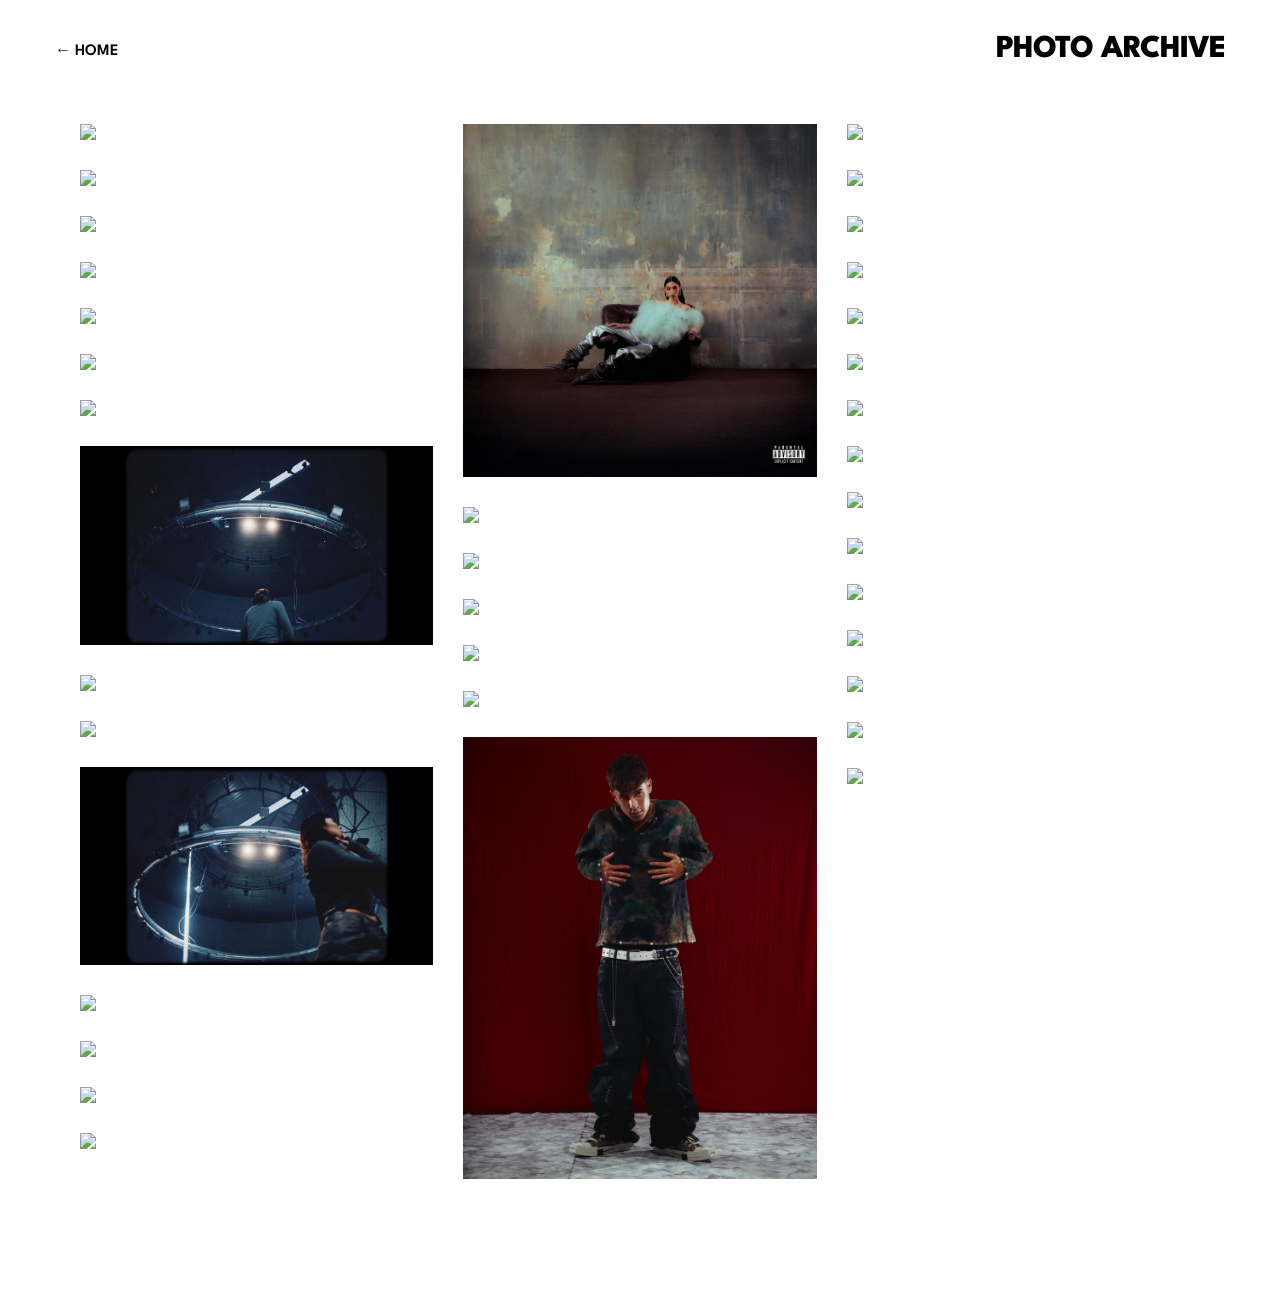
==== archive/photo.html @ dd380d94 "Initial portfolio upload" ====
<!DOCTYPE html>
<html lang="en">

<head>

<meta charset="UTF-8">
<meta name="viewport" content="width=device-width, initial-scale=1.0">

<title>PHOTO ARCHIVE</title>

<link rel="stylesheet" href="../style.css?v=2">

</head>


<body class="project-page">


<header class="project-header">

    <a href="../index.html" class="home">
        ← HOME
    </a>


    <h1>
        PHOTO ARCHIVE
    </h1>


</header>



<main class="photo-archive">


   <div class="photo-grid">

    <img src="../assets/archive/photo/photo01.JPG" class="archive-photo">
    <img src="../assets/archive/photo/photo02.JPG"  class="archive-photo">
    <img src="../assets/archive/photo/photo03.JPG" class="archive-photo">
    <img src="../assets/archive/photo/photo04.JPG" class="archive-photo">
    <img src="../assets/archive/photo/photo05.JPG" class="archive-photo">
    <img src="../assets/archive/photo/photo06.JPG" class="archive-photo">
    <img src="../assets/archive/photo/photo07.JPG" class="archive-photo">
    <img src="../assets/archive/photo/photo08.JPG" class="archive-photo">
    <img src="../assets/archive/photo/photo09.JPG" class="archive-photo">
    <img src="../assets/archive/photo/photo10.JPG" class="archive-photo">

    <img src="../assets/archive/photo/photo11.JPG" class="archive-photo">
    <img src="../assets/archive/photo/photo12.JPG" class="archive-photo">
    <img src="../assets/archive/photo/photo13.JPG" class="archive-photo">
    <img src="../assets/archive/photo/photo14.JPG" class="archive-photo">
    <img src="../assets/archive/photo/photo15.JPG" class="archive-photo">
    <img src="../assets/archive/photo/photo16.JPG" class="archive-photo">
    <img src="../assets/archive/photo/photo17.JPG" class="archive-photo">
    <img src="../assets/archive/photo/photo18.JPG" class="archive-photo">
    <img src="../assets/archive/photo/photo19.JPG" class="archive-photo">
    <img src="../assets/archive/photo/photo20.JPG" class="archive-photo">

    <img src="../assets/archive/photo/photo21.JPG" class="archive-photo">
    <img src="../assets/archive/photo/photo22.JPG" class="archive-photo">
    <img src="../assets/archive/photo/photo23.PNG" class="archive-photo">
    <img src="../assets/archive/photo/photo24.JPG" class="archive-photo">
    <img src="../assets/archive/photo/photo25.JPG" class="archive-photo">
    <img src="../assets/archive/photo/photo26.JPG" class="archive-photo">
    <img src="../assets/archive/photo/photo27.JPG" class="archive-photo">
    <img src="../assets/archive/photo/photo28.JPG" class="archive-photo">
    <img src="../assets/archive/photo/photo29.JPG" class="archive-photo">
    <img src="../assets/archive/photo/photo30.JPG" class="archive-photo">

    <img src="../assets/archive/photo/photo31.JPG" class="archive-photo">
    <img src="../assets/archive/photo/photo32.JPG" class="archive-photo">
    <img src="../assets/archive/photo/photo33.JPG" class="archive-photo">
    <img src="../assets/archive/photo/photo34.JPG" class="archive-photo">
    <img src="../assets/archive/photo/photo35.JPG" class="archive-photo">
    <img src="../assets/archive/photo/photo36.JPG" class="archive-photo">
    <img src="../assets/archive/photo/photo37.JPG" class="archive-photo">


</div>


</main>


<div id="lightbox">

    <button id="close">×</button>

    <button id="prevPhoto">←</button>

    <img id="lightboxImage">

    <button id="nextPhoto">→</button>

</div>


<script src="../js/archive.js"></script>
</body>

</html>
---- style.css ----
@import url('https://fonts.googleapis.com/css2?family=League+Spartan:wght@300;400;600;700;800&display=swap');


* {
    box-sizing: border-box;
}


body {
    margin: 0;
    background: white;
    color: black;
    font-family: 'League Spartan', Arial, sans-serif;
}



/* ================= HOME HEADER ================= */


header {

    padding: 35px 55px;

    display: flex;

    justify-content: space-between;

    align-items: flex-start;

}



header h1 {

    font-size: 48px;

    letter-spacing: -2px;

    margin: 0;

    font-weight: 800;

}



header p {

    margin-top: 14px;

    font-size: 18px;

}





header img {

    width: 32px;

    height: 32px;

}





/* ================= HERO ================= */


.hero {

    padding: 25px 80px 110px;

}



.hero video {

    width: 100%;

    height: 560px;

    object-fit: cover;

    display: block;

}





/* ================= PROJECT GRID ================= */


.projects {

    padding: 0 80px 120px;

}



.projects h2 {

    font-size: 24px;

    font-weight: 700;

    margin-bottom: 45px;

}



.grid {

    display: grid;

    grid-template-columns: 1fr 1fr;

    gap: 70px 50px;

}



.project {

    text-decoration: none;

    color: black;

}





.cover {

    height: 330px;

    overflow: hidden;

    position: relative;

}



.cover video {

    width: 100%;

    height: 100%;

    object-fit: cover;

    transition: transform 0.8s ease;

}



.project:hover .cover video {

    transform: scale(1.04);

    filter: brightness(0.65);

}
.project:hover .title {

    background:black;

    color:white;

    padding-left:12px;

}





.cover::after {

    content:"";

    position:absolute;

    inset:0;

    background:black;

    opacity:0;

    transition:opacity 0.4s ease;

}



.project:hover .cover::after {

    opacity:0.15;

}





.title {

    margin-top:14px;

    font-size:16px;

    font-weight:700;

    padding:8px 0;

    transition: all 0.3s ease;

}





/* ================================================= */
/* ================= PROJECT PAGE ================= */
/* ================================================= */



.project-header {

    padding:35px 55px;

    display:flex;

    justify-content:space-between;

    align-items:center;

}



.project-header h1 {

    font-size:32px;

    letter-spacing:-1px;

    margin:0;

}





.home {
    text-decoration: none;
    color: black;
    font-size: 16px;
    font-weight: 600;
}

.home:visited {
    color: black;
}

.home:hover {
    opacity: 0.5;
}





.viewer {

    width:100%;

    display:flex;

    flex-direction:column;

    align-items:center;

    margin:25px 0 0;

}


.viewer video {

    width:75vw;

    max-width:1200px;

    height:auto;

    max-height:70vh;

    object-fit:contain;

    display:block;

}





/* ================= NAVIGATION ================= */



.navigation {

    display:flex;

    justify-content:center;

    align-items:center;

    gap:35px;

    margin-top:5px;

}



.navigation button {

    border:none;

    background:none;

    font-family:inherit;

    font-size:22px;

    cursor:pointer;

    padding:0;

}



#counter {

    font-size:16px;

    font-weight:600;

}
.nav {

    width:100%;

    display:flex;

    justify-content:center;

    align-items:center;

    gap:35px;

    margin-top:5px;

}


.nav button {

    border:none;

    background:none;

    font-family:inherit;

    font-size:22px;

    cursor:pointer;

    padding:0;

}


.nav span {

    font-size:16px;

    font-weight:600;

}

/* PAGE INTRO */

.project-header,
.viewer,
.nav {
    animation: fadeIn 0.6s ease forwards;
}


@keyframes fadeIn {

    from {
        opacity: 0;
        transform: translateY(10px);
    }

    to {
        opacity: 1;
        transform: translateY(0);
    }

}
.nav button {
    transition: opacity 0.3s ease;
}


.nav button:hover {
    opacity: 0.4;
}

.navigation {
    position: static;
    width: 100%;
    display: flex;
    justify-content: center;
    align-items: center;
    gap: 45px;
    margin-top: 35px;
}


.navigation button {
    position: static;
    background: none;
    border: none;
    font-size: 22px;
    line-height: 1;
    cursor: pointer;
    padding: 0;
}


#counter {
    font-size: 16px;
    font-weight: 500;
}

.project-viewer {
    display: flex;
    flex-direction: column;
    align-items: center;
}
.home,
.home-link {

    text-decoration: none;

    color: black;

    font-size: 16px;

    font-weight: 600;

}


.home:visited,
.home-link:visited {

    color: black;

}


.home:hover,
.home-link:hover {

    opacity: 0.5;

}
/* ================= ARCHIVE ================= */


.archive {

    padding: 0 80px 120px;

}



.archive h2 {

    font-size:24px;

    font-weight:700;

    margin-bottom:45px;

}



.archive-grid {

    display:grid;

    grid-template-columns:1fr 1fr;

    gap:50px;

}



.archive-item {

    text-decoration:none;

    color:black;

}



.archive-cover {

    height:330px;

    overflow:hidden;

}


.archive-cover img,
.archive-cover video {

    width:100%;

    height:100%;

    object-fit:cover;

    display:block;

    transition:transform 0.6s ease;

}



.archive-item:hover .archive-cover img,
.archive-item:hover .archive-cover video {

    transform:scale(1.04);

}



.archive-title {

    margin-top:14px;

    font-size:16px;

    font-weight:700;

}



.archive-item:hover .archive-cover {

    background:white;

    color:black;

    border:1px solid black;

}
/* ================= PHOTO ARCHIVE ================= */


.photo-archive {

    padding: 25px 80px 120px;

}



.photo-grid {

    columns: 3;
    column-gap: 30px;

}


.photo-grid img {

    width:100%;
    margin-bottom:30px;
    display:block;
    break-inside:avoid;

}
.photo-grid img {

    width:100%;
    margin-bottom:30px;
    display:block;
    break-inside:avoid;
    transition: transform 0.4s ease;

}


.photo-grid img:hover {

    transform:scale(1.02);

}
.archive-photo {
    cursor:pointer;
}


/* LIGHTBOX */

#lightbox {

    display:none;

    position:fixed;

    inset:0;

    background:white;

    z-index:999;

    justify-content:center;

    align-items:center;

}


#lightbox img {

    max-width:90vw;

    max-height:90vh;

    object-fit:contain;

}


#lightbox button {

    position:absolute;

    background:none;

    border:none;

    font-size:35px;

    cursor:pointer;

}


#close {

    top:30px;

    right:40px;

}


#prevPhoto {

    left:40px;

}


#nextPhoto {

    right:40px;

}
/* ================= ARCHIVE UPDATE ================= */


.archive {

    padding: 0 80px 120px;

}


.archive-grid {

    display:grid;

    grid-template-columns:1fr 1fr;

    gap:50px;

}


.archive-item {

    text-decoration:none;

    color:black;

}



.archive-image {

    height:330px;

    overflow:hidden;

    position:relative;

}



.archive-image img,
.archive-image video {

    width:100%;

    height:100%;

    object-fit:cover;

    display:block;

    transition:transform 0.8s ease, filter 0.4s ease;

}



.archive-item:hover .archive-image img,
.archive-item:hover .archive-image video {

    transform:scale(1.04);

    filter:brightness(0.65);

}



.archive-item:hover .title {

    background:black;

    color:white;

    padding-left:12px;

}


.archive-item .title {

    margin-top:14px;

    font-size:16px;

    font-weight:700;

    padding:8px 0;

    transition:all 0.3s ease;

}
/* ================= VIDEO ARCHIVE ================= */


.video-grid {

    padding:40px 80px 120px;

    display:grid;

    grid-template-columns:repeat(3, 1fr);

    gap:50px;

    align-items:start;

}



.archive-video {

    width:100%;

    cursor:pointer;

    overflow:hidden;

}



.archive-video video {

    width:100%;

    aspect-ratio:16 / 9;

    height:auto;

    object-fit:cover;

    display:block;

    transition:transform 0.5s ease, filter 0.5s ease;

}



.archive-video:hover video {

    transform:scale(1.04);

    filter:brightness(0.7);

}



.video-title {

    margin-top:14px;

    font-size:16px;

    font-weight:700;

    padding:8px 12px;

    background:black;

    color:white;

    opacity:0;

    transition:opacity 0.25s ease;

}



.archive-video:hover .video-title {

    opacity:1;

}
/* ================= VIDEO LIGHTBOX ================= */


#videoLightbox {

display:none;

position:fixed;

inset:0;

background:white;

z-index:999;

align-items:center;

justify-content:center;

}



#lightboxVideo {

max-width:90vw;

max-height:85vh;

object-fit:contain;

}



#videoLightbox button {

position:absolute;

background:none;

border:none;

font-size:35px;

cursor:pointer;

}



#closeVideo {

top:30px;

right:40px;

}



#prevVideo {

left:40px;

}



#nextVideo {

right:40px;

}
/* ================= CONTACT ================= */


.contact {

    padding:0 80px 80px;

}



.contact h2 {

    font-size:16px;

    font-weight:700;

    margin-bottom:35px;

}



.contact-info {

    display:flex;

    flex-direction:column;

    gap:8px;

}



.contact-info h3 {

    font-size:18px;

    margin:0 0 8px;

    font-weight:600;

}



.contact-info a {

    color:black;

    text-decoration:none;

    font-size:14px;

    font-weight:400;

}



.contact-info a:hover {

    opacity:0.5;

}

/* ================= VIDEO ARCHIVE TITLES ================= */

.archive-video {
    cursor: pointer;
}


.video-title {

    margin-top: 14px;

    font-size: 16px;

    font-weight: 700;

    padding: 8px 12px;

    background: black;

    color: white;

    opacity: 0;

    transition: opacity 0.25s ease;

}


.archive-video:hover .video-title {

    opacity: 1;

}

/* ================================================= */
/* ================= MOBILE ======================== */
/* ================================================= */

@media (max-width: 768px) {


    /* ================= HEADER ================= */

    header {
        padding: 25px 20px;
    }

    header h1 {
        font-size: 32px;
        letter-spacing: -1.5px;
    }

    header p {
        font-size: 15px;
        margin-top: 8px;
    }

    header img {
        width: 26px;
        height: 26px;
    }


    /* ================= HERO ================= */

    .hero {
        padding: 15px 20px 70px;
    }

    .hero video {
        width: 100%;
        height: auto;
        aspect-ratio: 16 / 9;
        object-fit: cover;
    }


    /* ================= PROJECTS ================= */

    .projects {
        padding: 0 20px 80px;
    }

    .projects h2 {
        font-size: 20px;
        margin-bottom: 30px;
    }

    .grid {
        grid-template-columns: 1fr;
        gap: 45px;
    }

    .cover {
        height: auto;
        aspect-ratio: 16 / 9;
    }

    .cover video {
        width: 100%;
        height: 100%;
        object-fit: cover;
    }

    .title {
        font-size: 15px;
        margin-top: 10px;
    }


    /* ================= PROJECT PAGE ================= */

    .project-header {
        padding: 25px 20px;
    }

    .project-header h1 {
        font-size: 24px;
        letter-spacing: -0.5px;
    }
    .project-header h1 {
    font-size: 24px;
    letter-spacing: -0.5px;
    line-height: 1;
    white-space: nowrap;
    overflow: hidden;
    text-overflow: ellipsis;
}

    .home,
    .home-link {
        font-size: 14px;
    }

    .viewer {
        width: 100%;
        padding: 0 20px;
        margin: 20px 0 0;
    }

    .viewer video {
        width: 100%;
        max-width: 100%;
        height: auto;
        max-height: none;
    }

    .navigation {
        gap: 30px;
        margin-top: 25px;
    }

    .navigation button {
        font-size: 20px;
    }

    #counter {
        font-size: 14px;
    }


    /* ================= ARCHIVE ================= */

    .archive {
        padding: 0 20px 80px;
    }

    .archive-grid {
        grid-template-columns: 1fr;
        gap: 40px;
    }

    .archive-cover {
        height: auto;
        aspect-ratio: 16 / 9;
    }

    .archive-image {
        height: auto;
        aspect-ratio: 16 / 9;
    }


    /* ================= PHOTO ARCHIVE ================= */

    .photo-archive {
        padding: 20px 20px 80px;
    }

    .photo-grid {
        columns: 1;
        column-gap: 0;
    }

    .photo-grid img {
        width: 100%;
        margin-bottom: 20px;
    }


    /* ================= PHOTO LIGHTBOX ================= */

    #lightbox img {
        max-width: 92vw;
        max-height: 82vh;
    }

    #lightbox button {
        font-size: 28px;
    }

    #close {
        top: 20px;
        right: 20px;
    }

    #prevPhoto {
        left: 15px;
    }

    #nextPhoto {
        right: 15px;
    }


    /* ================= VIDEO ARCHIVE ================= */

    .video-grid {
        padding: 25px 20px 80px;
        grid-template-columns: 1fr;
        gap: 40px;
    }

    .archive-video video {
        width: 100%;
        aspect-ratio: 16 / 9;
        height: auto;
        object-fit: cover;
    }

    .video-title {
        font-size: 14px;
        margin-top: 10px;
        padding: 7px 10px;
    }


    /* ================= VIDEO LIGHTBOX ================= */

    #videoLightbox {
        padding: 20px;
    }

    #lightboxVideo {
        max-width: 94vw;
        max-height: 75vh;
        width: 100%;
        height: auto;
        object-fit: contain;
    }

    #videoLightbox button {
        font-size: 28px;
    }

    #closeVideo {
        top: 20px;
        right: 20px;
    }

    #prevVideo {
        left: 10px;
    }

    #nextVideo {
        right: 10px;
    }


    /* ================= CONTACT ================= */

    .contact {
        padding: 0 20px 60px;
    }

    .contact h2 {
        font-size: 15px;
        margin-bottom: 25px;
    }

    .contact-info h3 {
        font-size: 17px;
    }

    .contact-info a {
        font-size: 13px;
    }

}
/* =========================================
   MOBILE / ARCHIVE IMPROVEMENTS
   ========================================= */


/* VIDEO HOMEPAGE — nessuna interazione sul video */

.project video {
    pointer-events: none;
}


/* ARCHIVE HEADER — rimane visibile durante lo scroll */

.project-header {
    position: sticky;
    top: 0;
    z-index: 1000;
    background: white;
}


/* FRECCE ARCHIVE — sempre nere */

#prevPhoto,
#nextPhoto,
#prevVideo,
#nextVideo {
    color: #000;
    background: transparent;
    border: none;
}


/* MOBILE */

@media (max-width: 768px) {

    .project-header {
        position: sticky;
        top: 0;
        z-index: 1000;
        background: white;
        padding: 25px 40px;
    }

    #prevPhoto,
    #nextPhoto,
    #prevVideo,
    #nextVideo {
        color: #000;
        background: transparent;
        border: none;
    }

}
/* =========================================
   VIDEO PREVIEW — NO CONTROLS
   ========================================= */

/* Hero homepage */
.hero video {
    pointer-events: none;
}

/* Video dei Projects */
.project video {
    pointer-events: none;
}

/* Preview Video Archive */
.archive-video video {
    pointer-events: none;
}
@media (max-width: 768px) {

    header > a {
        display: block;
        width: 28px;
        height: 28px;
        flex-shrink: 0;
    }

    header > a img {
        display: block;
        width: 100%;
        height: 100%;
        object-fit: contain;
    }

}
@media (max-width: 768px) {

    .navigation button {
        color: #000 !important;
        background: transparent !important;
        border: none !important;
        outline: none !important;
    }

}
@media (max-width: 768px) {

    .navigation,
    .navigation button,
    .navigation button:visited,
    .navigation button:hover,
    .navigation button:active,
    .navigation button:focus {
        color: #000 !important;
    }

    .navigation button {
        -webkit-appearance: none;
        appearance: none;
        background: transparent !important;
        border: none !important;
        outline: none !important;
        box-shadow: none !important;
    }

}
@media (max-width: 768px) {

    .project-header h1.long-title {
        font-size: 20px;
        letter-spacing: -0.5px;
        white-space: nowrap;
    }

}
/* =========================================
   PROJECT PAGES — NAVIGATION UNIFORM
   ========================================= */

.project-page .navigation {
    display: flex !important;
    align-items: center !important;
    justify-content: center !important;
    gap: 45px !important;
    margin-top: 35px !important;
    width: 100% !important;
}


/* FRECCE */

.project-page .navigation button {
    color: #000 !important;
    background: transparent !important;
    border: none !important;
    outline: none !important;
    box-shadow: none !important;

    font-family: inherit !important;
    font-size: 38px !important;
    font-weight: 400 !important;
    line-height: 1 !important;

    padding: 0 !important;
    margin: 0 !important;

    width: 45px !important;
    height: 45px !important;

    cursor: pointer !important;

    -webkit-appearance: none !important;
    appearance: none !important;
}


/* NUMERO 01 / 09 */

.project-page .navigation #counter {
    color: #000 !important;

    font-family: inherit !important;
    font-size: 24px !important;
    font-weight: 400 !important;
    line-height: 1 !important;

    padding: 0 !important;
    margin: 0 !important;

    white-space: nowrap !important;
}


/* MOBILE */

@media (max-width: 768px) {

    .project-page .navigation {
        gap: 40px !important;
        margin-top: 30px !important;
    }

    .project-page .navigation button {
        color: #000 !important;

        font-size: 32px !important;
        line-height: 1 !important;

        width: 40px !important;
        height: 40px !important;

        padding: 0 !important;
        margin: 0 !important;
    }

    .project-page .navigation #counter {
        color: #000 !important;

        font-size: 22px !important;
        line-height: 1 !important;
    }

}
/* =========================================
   PROJECT PAGES — NAVIGATION UNIFORM
   ========================================= */

.project-page .nav,
.project-page .navigation {
    display: flex !important;
    align-items: center !important;
    justify-content: center !important;
    gap: 45px !important;
    margin-top: 35px !important;
    width: 100% !important;
}


/* FRECCE */

.project-page .nav button,
.project-page .navigation button {
    color: #000 !important;
    background: transparent !important;
    border: none !important;
    outline: none !important;
    box-shadow: none !important;

    font-family: inherit !important;
    font-size: 38px !important;
    font-weight: 400 !important;
    line-height: 1 !important;

    padding: 0 !important;
    margin: 0 !important;

    width: 45px !important;
    height: 45px !important;

    cursor: pointer !important;

    -webkit-appearance: none !important;
    appearance: none !important;
}


/* NUMERO */

.project-page .nav span,
.project-page .navigation #counter {
    color: #000 !important;

    font-family: inherit !important;
    font-size: 24px !important;
    font-weight: 400 !important;
    line-height: 1 !important;

    padding: 0 !important;
    margin: 0 !important;

    white-space: nowrap !important;
}


/* MOBILE */

@media (max-width: 768px) {

    .project-page .nav,
    .project-page .navigation {
        gap: 40px !important;
        margin-top: 30px !important;
    }

    .project-page .nav button,
    .project-page .navigation button {
        font-size: 32px !important;
        line-height: 1 !important;

        width: 40px !important;
        height: 40px !important;

        padding: 0 !important;
        margin: 0 !important;
    }

    .project-page .nav span,
    .project-page .navigation #counter {
        font-size: 22px !important;
        line-height: 1 !important;
    }

}
/* =========================================
   UNIFORMITA' NAVIGAZIONE PROJECTS
   ========================================= */

.nav,
.navigation {
    display: flex !important;
    justify-content: center !important;
    align-items: center !important;
    gap: 45px !important;
    margin-top: 35px !important;
    width: 100% !important;
}


/* FRECCE */

.nav button,
.navigation button {
    font-family: inherit !important;
    font-size: 38px !important;
    font-weight: 400 !important;
    line-height: 1 !important;

    color: #000 !important;
    background: transparent !important;
    border: none !important;
    outline: none !important;
    box-shadow: none !important;

    width: 45px !important;
    height: 45px !important;

    padding: 0 !important;
    margin: 0 !important;

    cursor: pointer !important;
}


/* CONTATORE */

.nav span,
.navigation #counter {
    font-family: inherit !important;
    font-size: 24px !important;
    font-weight: 400 !important;
    line-height: 1 !important;

    color: #000 !important;

    padding: 0 !important;
    margin: 0 !important;

    white-space: nowrap !important;
}


/* MOBILE */

@media (max-width: 768px) {

    .nav,
    .navigation {
        gap: 40px !important;
        margin-top: 30px !important;
    }

    .nav button,
    .navigation button {
        font-size: 32px !important;
        width: 40px !important;
        height: 40px !important;
    }

    .nav span,
    .navigation #counter {
        font-size: 22px !important;
    }

}
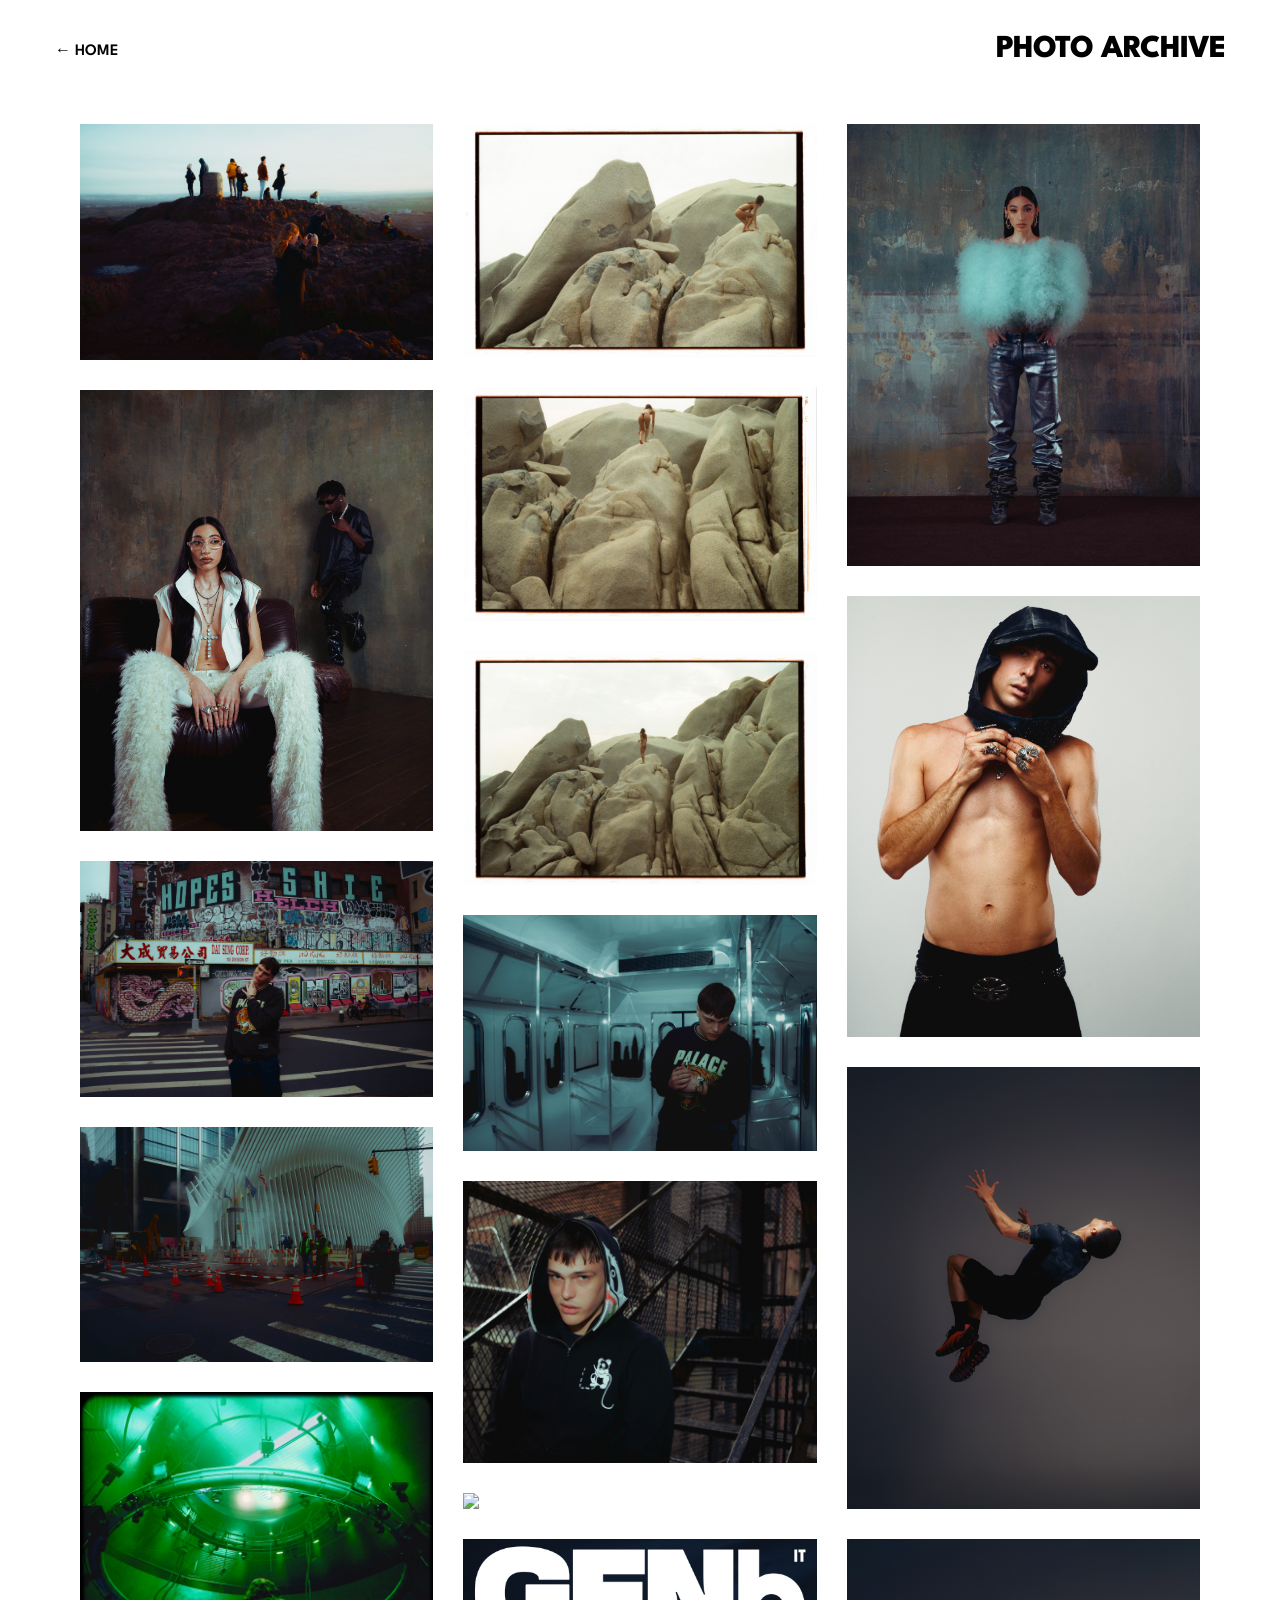
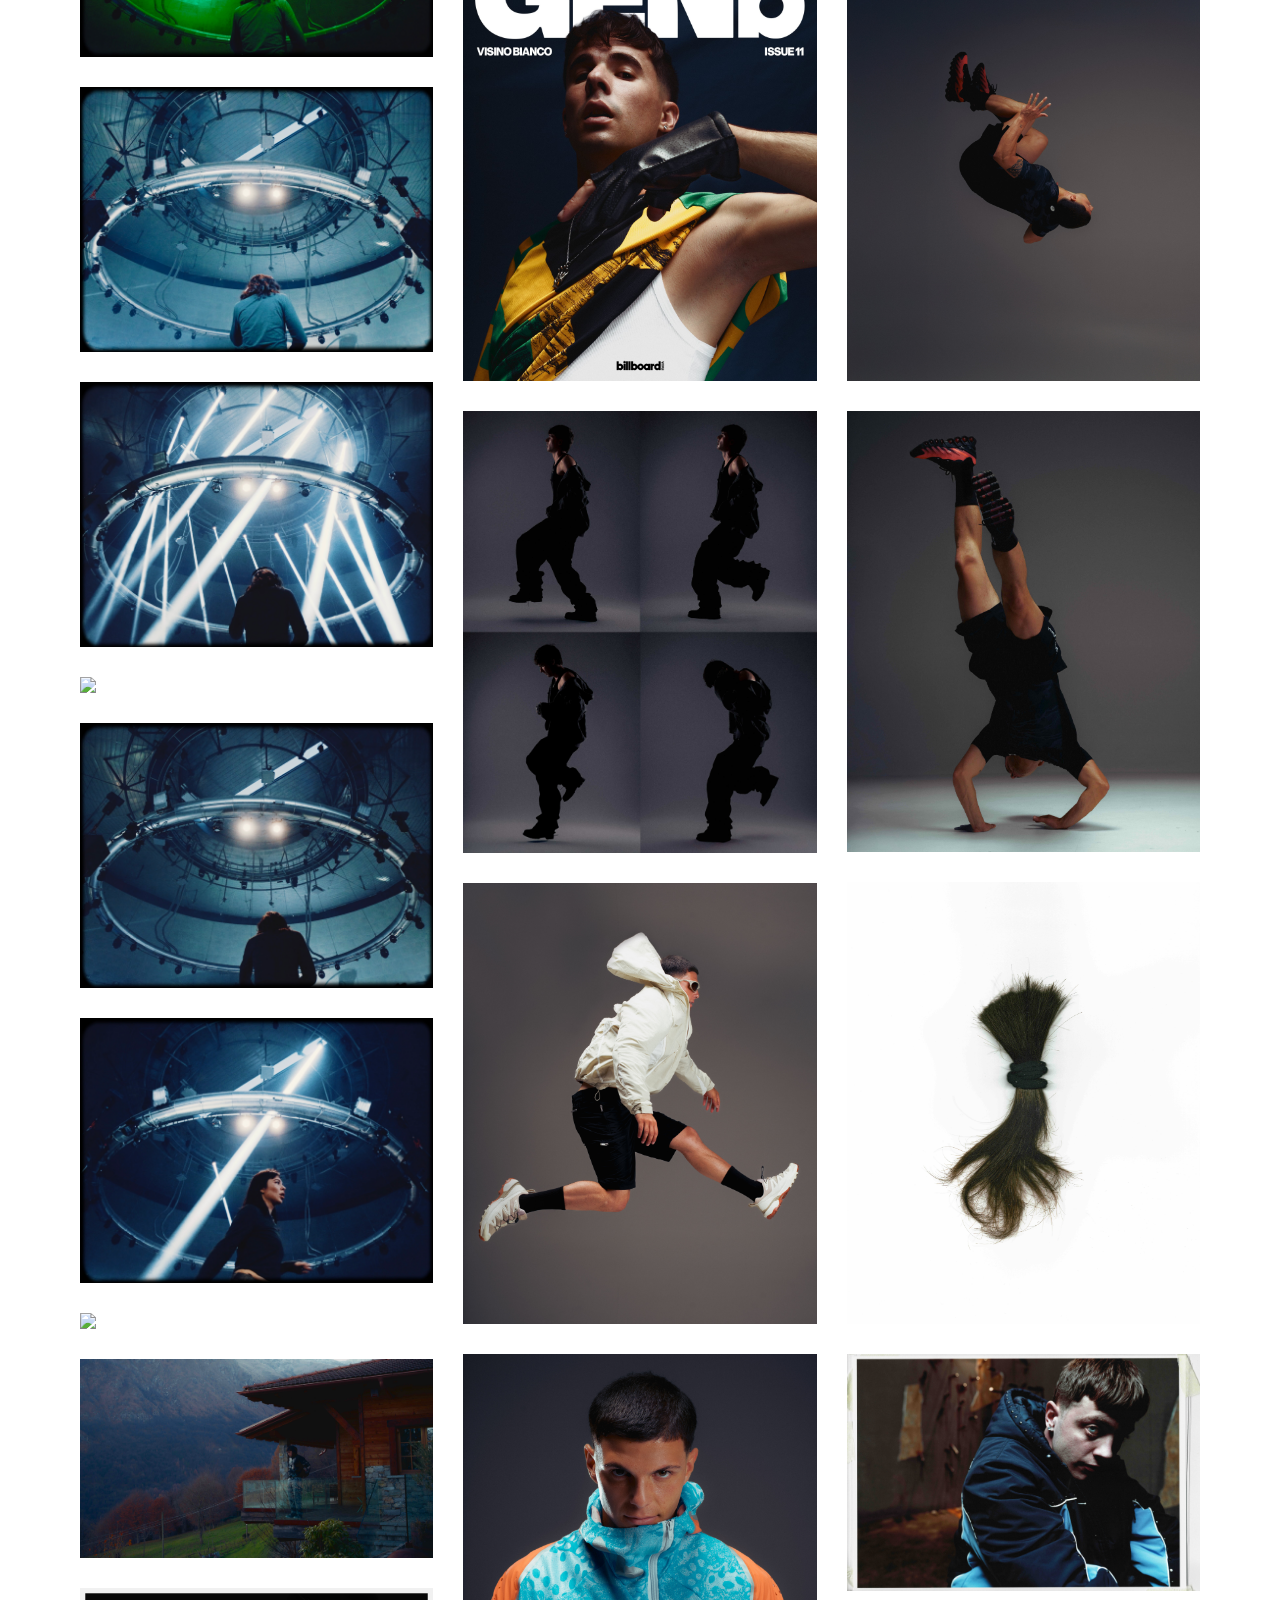
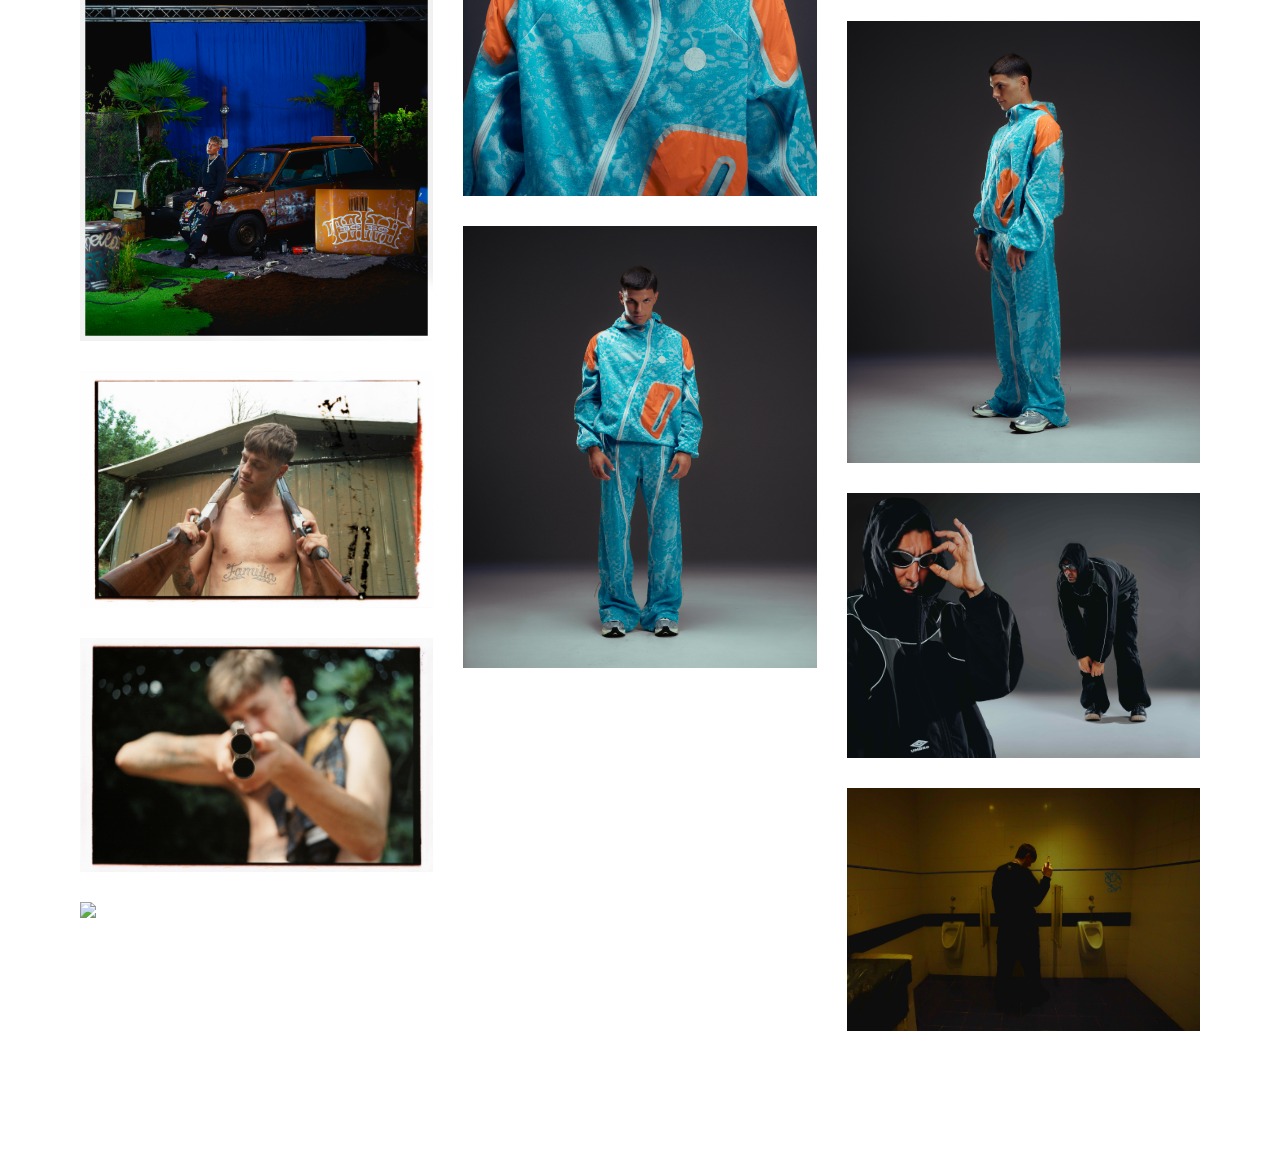
==== commit e4310aee: "Fix photo archive paths" ====
--- a/archive/photo.html
+++ b/archive/photo.html
@@ -36,49 +36,46 @@
 
 
    <div class="photo-grid">
+<img src="../assets/archive/photo/photo01.jpg" class="archive-photo">
+<img src="../assets/archive/photo/photo02.jpg" class="archive-photo">
+<img src="../assets/archive/photo/photo03.jpg" class="archive-photo">
+<img src="../assets/archive/photo/photo04.jpg" class="archive-photo">
+<img src="../assets/archive/photo/photo05.jpg" class="archive-photo">
+<img src="../assets/archive/photo/photo06.jpg" class="archive-photo">
+<img src="../assets/archive/photo/photo07.jpg" class="archive-photo">
+<img src="../assets/archive/photo/photo08.jpg" class="archive-photo">
+<img src="../assets/archive/photo/photo09.jpg" class="archive-photo">
+<img src="../assets/archive/photo/photo10.jpg" class="archive-photo">
 
-    <img src="../assets/archive/photo/photo01.JPG" class="archive-photo">
-    <img src="../assets/archive/photo/photo02.JPG"  class="archive-photo">
-    <img src="../assets/archive/photo/photo03.JPG" class="archive-photo">
-    <img src="../assets/archive/photo/photo04.JPG" class="archive-photo">
-    <img src="../assets/archive/photo/photo05.JPG" class="archive-photo">
-    <img src="../assets/archive/photo/photo06.JPG" class="archive-photo">
-    <img src="../assets/archive/photo/photo07.JPG" class="archive-photo">
-    <img src="../assets/archive/photo/photo08.JPG" class="archive-photo">
-    <img src="../assets/archive/photo/photo09.JPG" class="archive-photo">
-    <img src="../assets/archive/photo/photo10.JPG" class="archive-photo">
+<img src="../assets/archive/photo/photo11.jpg" class="archive-photo">
+<img src="../assets/archive/photo/photo12.jpg" class="archive-photo">
+<img src="../assets/archive/photo/photo13.jpg" class="archive-photo">
+<img src="../assets/archive/photo/photo14.jpg" class="archive-photo">
+<img src="../assets/archive/photo/photo15.jpg" class="archive-photo">
+<img src="../assets/archive/photo/photo16.jpg" class="archive-photo">
+<img src="../assets/archive/photo/photo17.jpg" class="archive-photo">
+<img src="../assets/archive/photo/photo18.jpg" class="archive-photo">
+<img src="../assets/archive/photo/photo19.jpg" class="archive-photo">
+<img src="../assets/archive/photo/photo20.jpg" class="archive-photo">
 
-    <img src="../assets/archive/photo/photo11.JPG" class="archive-photo">
-    <img src="../assets/archive/photo/photo12.JPG" class="archive-photo">
-    <img src="../assets/archive/photo/photo13.JPG" class="archive-photo">
-    <img src="../assets/archive/photo/photo14.JPG" class="archive-photo">
-    <img src="../assets/archive/photo/photo15.JPG" class="archive-photo">
-    <img src="../assets/archive/photo/photo16.JPG" class="archive-photo">
-    <img src="../assets/archive/photo/photo17.JPG" class="archive-photo">
-    <img src="../assets/archive/photo/photo18.JPG" class="archive-photo">
-    <img src="../assets/archive/photo/photo19.JPG" class="archive-photo">
-    <img src="../assets/archive/photo/photo20.JPG" class="archive-photo">
+<img src="../assets/archive/photo/photo21.jpg" class="archive-photo">
+<img src="../assets/archive/photo/photo22.jpg" class="archive-photo">
+<img src="../assets/archive/photo/photo23.jpg" class="archive-photo">
+<img src="../assets/archive/photo/photo24.jpg" class="archive-photo">
+<img src="../assets/archive/photo/photo25.jpg" class="archive-photo">
+<img src="../assets/archive/photo/photo26.jpg" class="archive-photo">
+<img src="../assets/archive/photo/photo27.jpg" class="archive-photo">
+<img src="../assets/archive/photo/photo28.jpg" class="archive-photo">
+<img src="../assets/archive/photo/photo29.jpg" class="archive-photo">
+<img src="../assets/archive/photo/photo30.jpg" class="archive-photo">
 
-    <img src="../assets/archive/photo/photo21.JPG" class="archive-photo">
-    <img src="../assets/archive/photo/photo22.JPG" class="archive-photo">
-    <img src="../assets/archive/photo/photo23.PNG" class="archive-photo">
-    <img src="../assets/archive/photo/photo24.JPG" class="archive-photo">
-    <img src="../assets/archive/photo/photo25.JPG" class="archive-photo">
-    <img src="../assets/archive/photo/photo26.JPG" class="archive-photo">
-    <img src="../assets/archive/photo/photo27.JPG" class="archive-photo">
-    <img src="../assets/archive/photo/photo28.JPG" class="archive-photo">
-    <img src="../assets/archive/photo/photo29.JPG" class="archive-photo">
-    <img src="../assets/archive/photo/photo30.JPG" class="archive-photo">
-
-    <img src="../assets/archive/photo/photo31.JPG" class="archive-photo">
-    <img src="../assets/archive/photo/photo32.JPG" class="archive-photo">
-    <img src="../assets/archive/photo/photo33.JPG" class="archive-photo">
-    <img src="../assets/archive/photo/photo34.JPG" class="archive-photo">
-    <img src="../assets/archive/photo/photo35.JPG" class="archive-photo">
-    <img src="../assets/archive/photo/photo36.JPG" class="archive-photo">
-    <img src="../assets/archive/photo/photo37.JPG" class="archive-photo">
-
-
+<img src="../assets/archive/photo/photo31.jpg" class="archive-photo">
+<img src="../assets/archive/photo/photo32.jpg" class="archive-photo">
+<img src="../assets/archive/photo/photo33.jpg" class="archive-photo">
+<img src="../assets/archive/photo/photo34.jpg" class="archive-photo">
+<img src="../assets/archive/photo/photo35.jpg" class="archive-photo">
+<img src="../assets/archive/photo/photo36.jpg" class="archive-photo">
+<img src="../assets/archive/photo/photo37.jpg" class="archive-photo">
 </div>
 
 
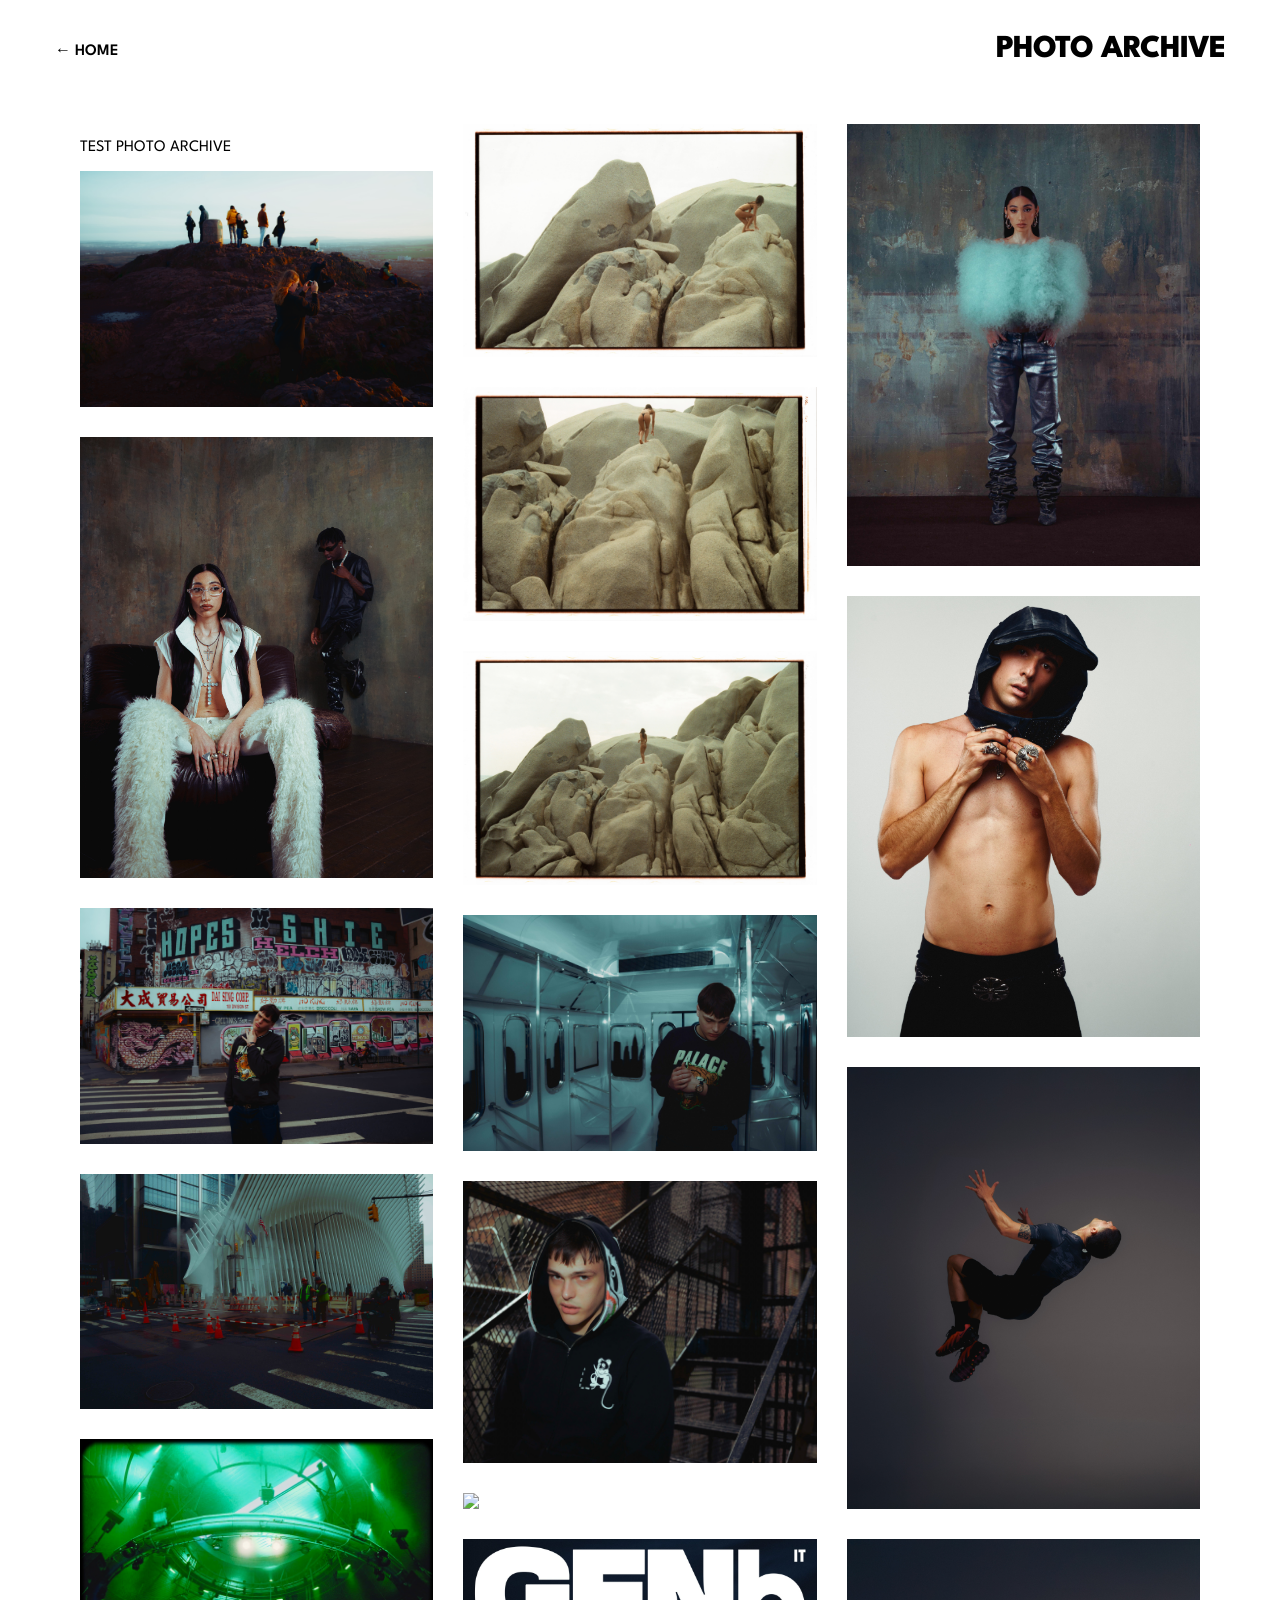
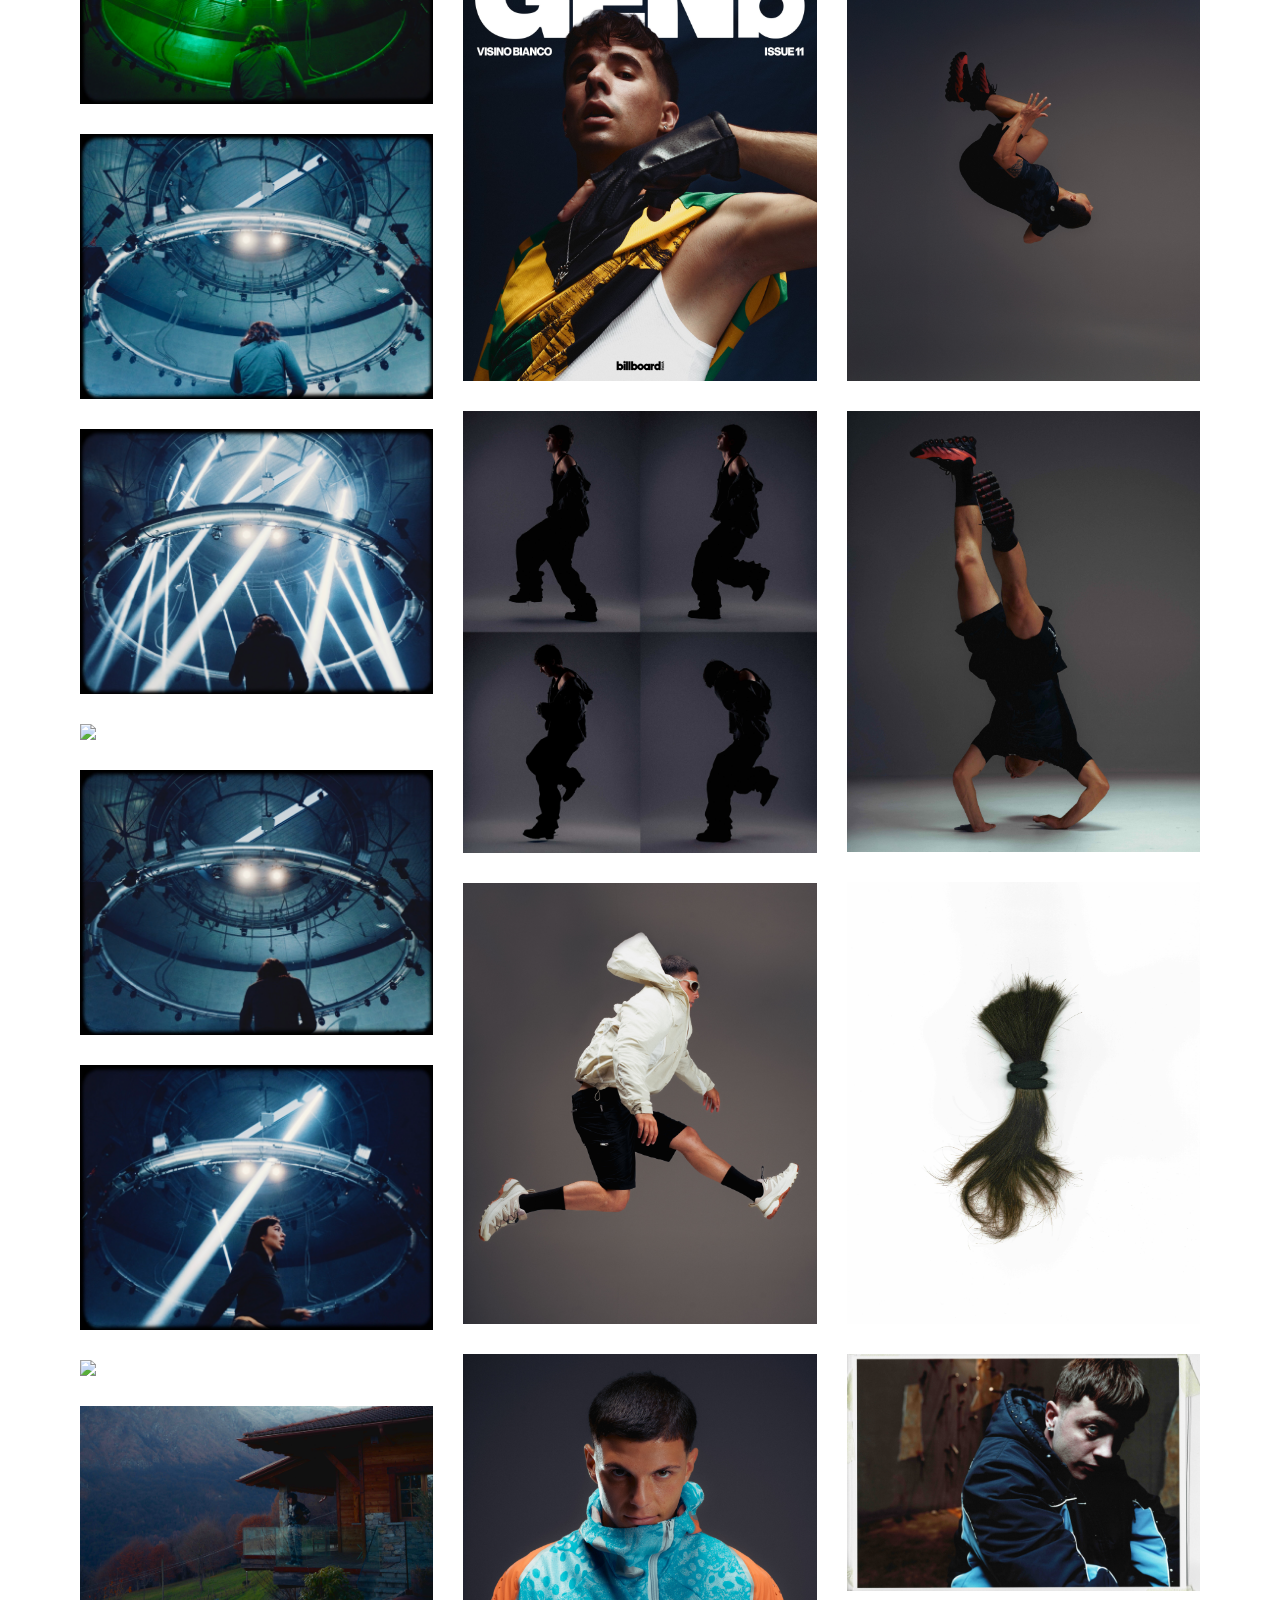
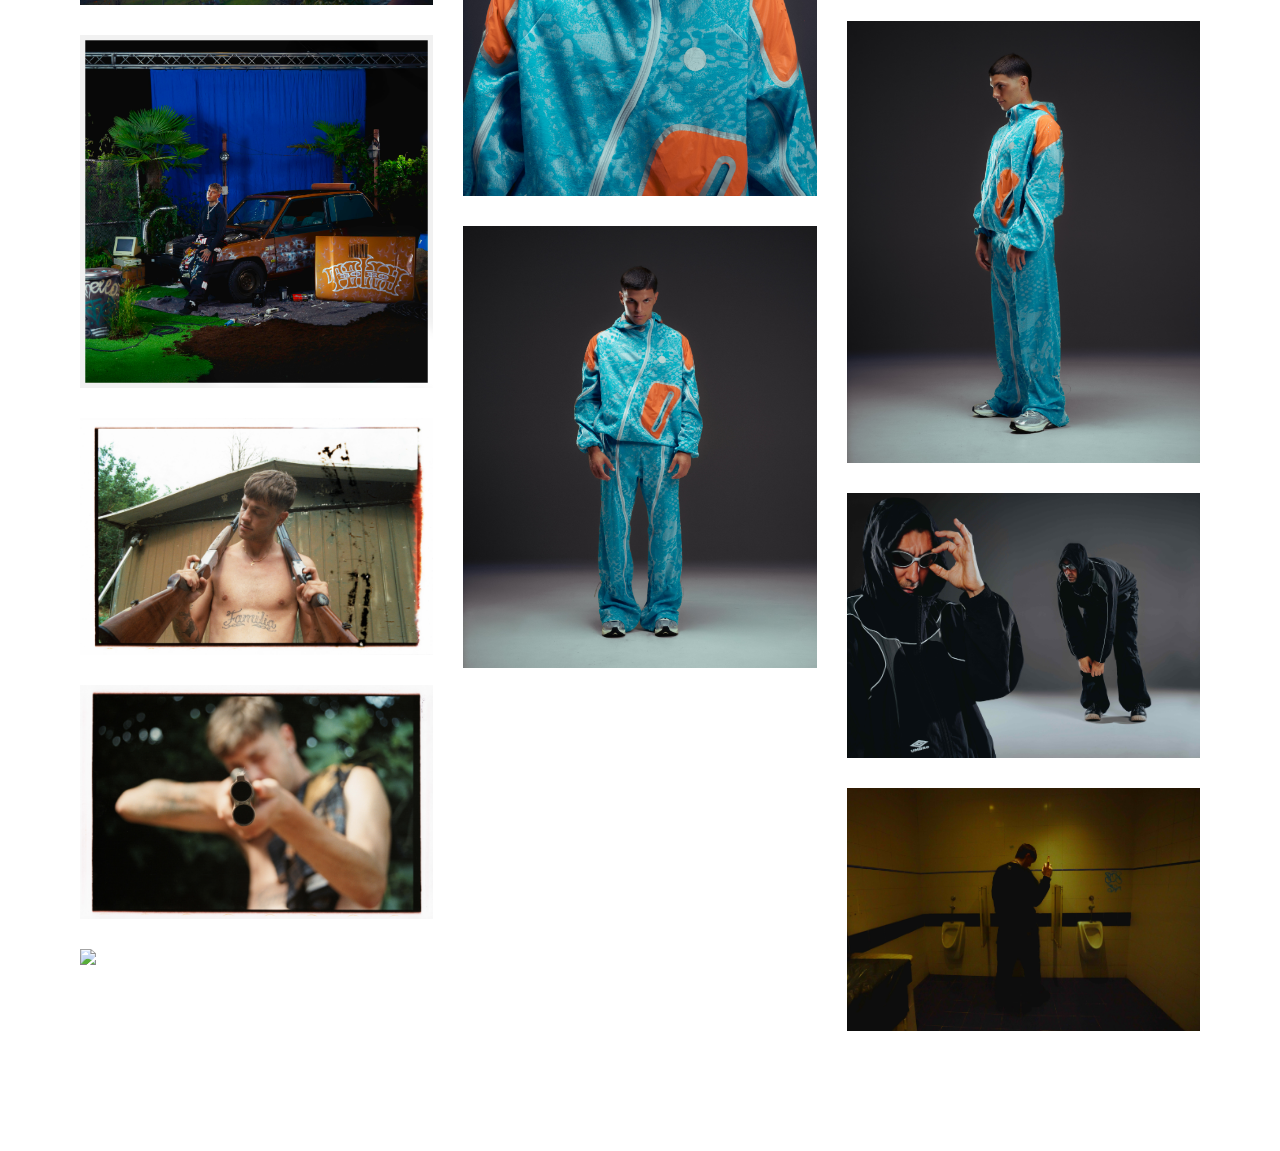
==== commit c854678e: "Test photo archive" ====
--- a/archive/photo.html
+++ b/archive/photo.html
@@ -36,6 +36,7 @@
 
 
    <div class="photo-grid">
+    <p>TEST PHOTO ARCHIVE</p>
 <img src="../assets/archive/photo/photo01.jpg" class="archive-photo">
 <img src="../assets/archive/photo/photo02.jpg" class="archive-photo">
 <img src="../assets/archive/photo/photo03.jpg" class="archive-photo">
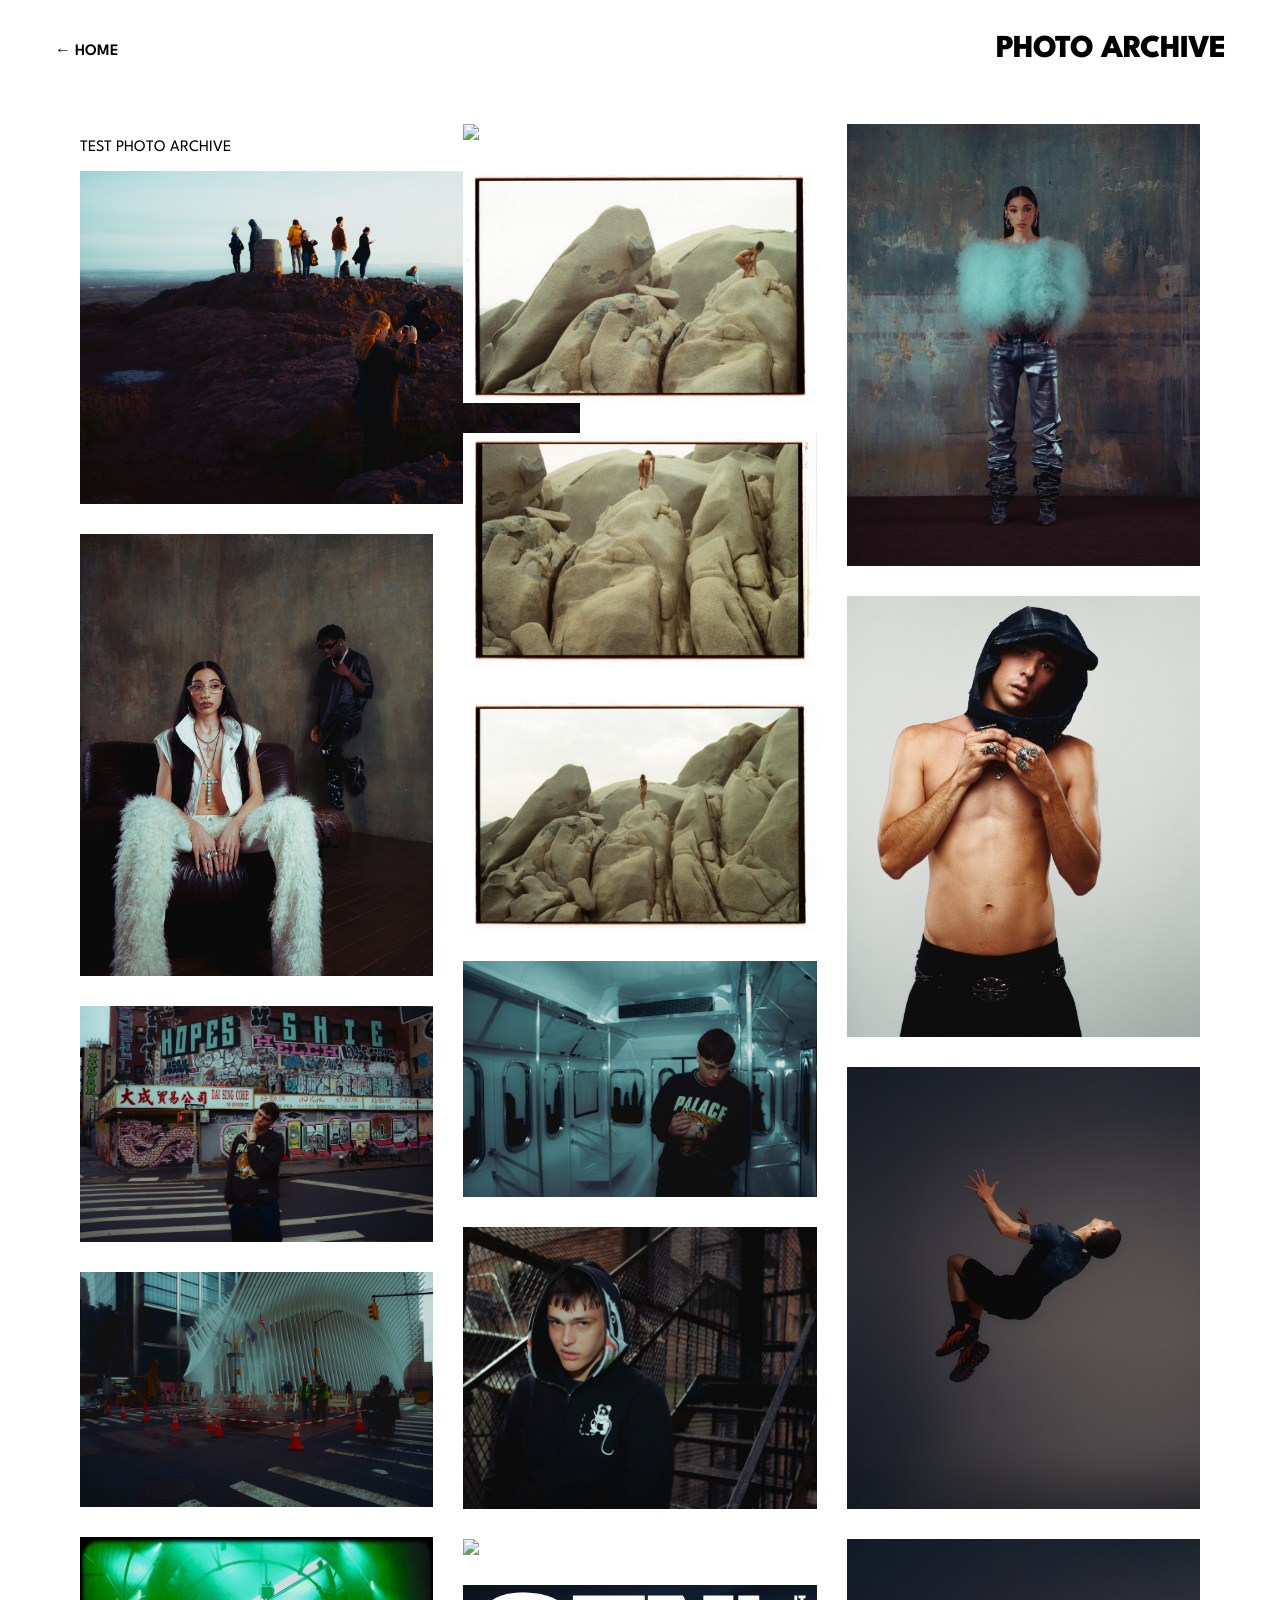
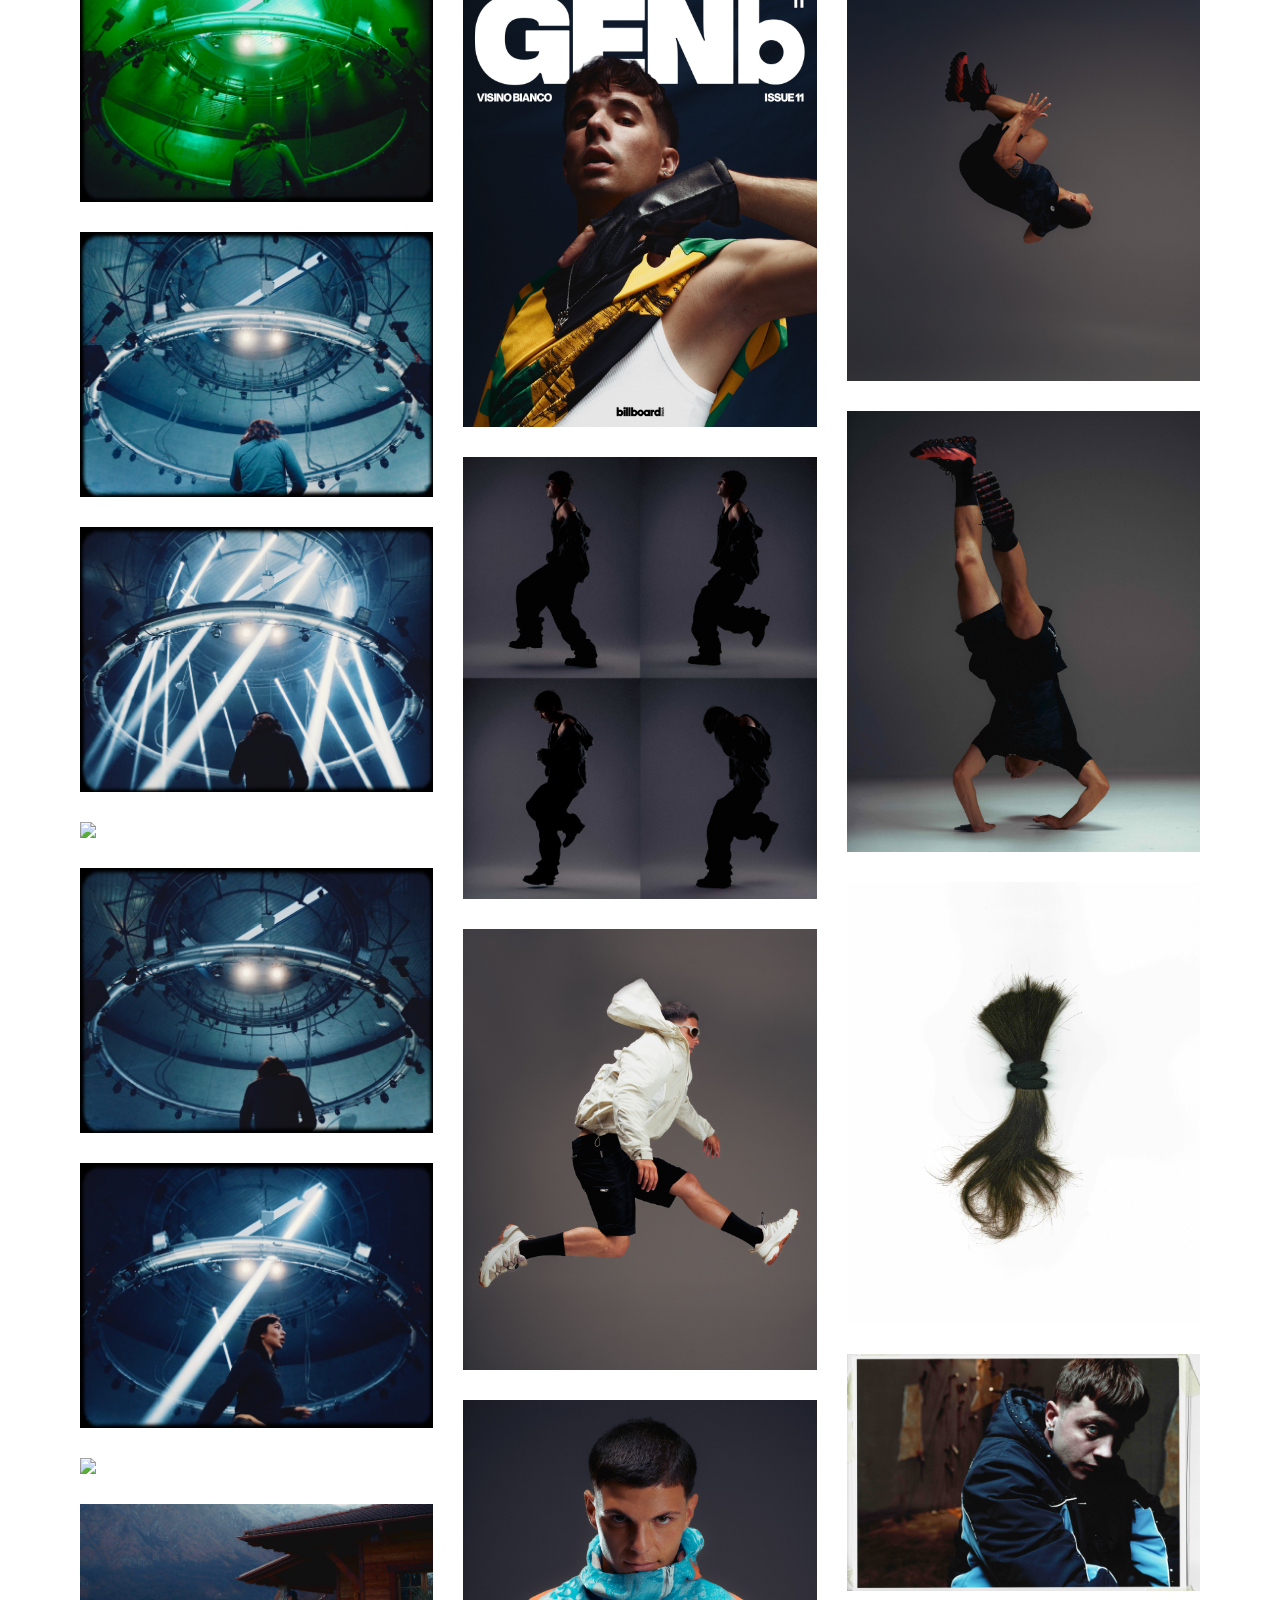
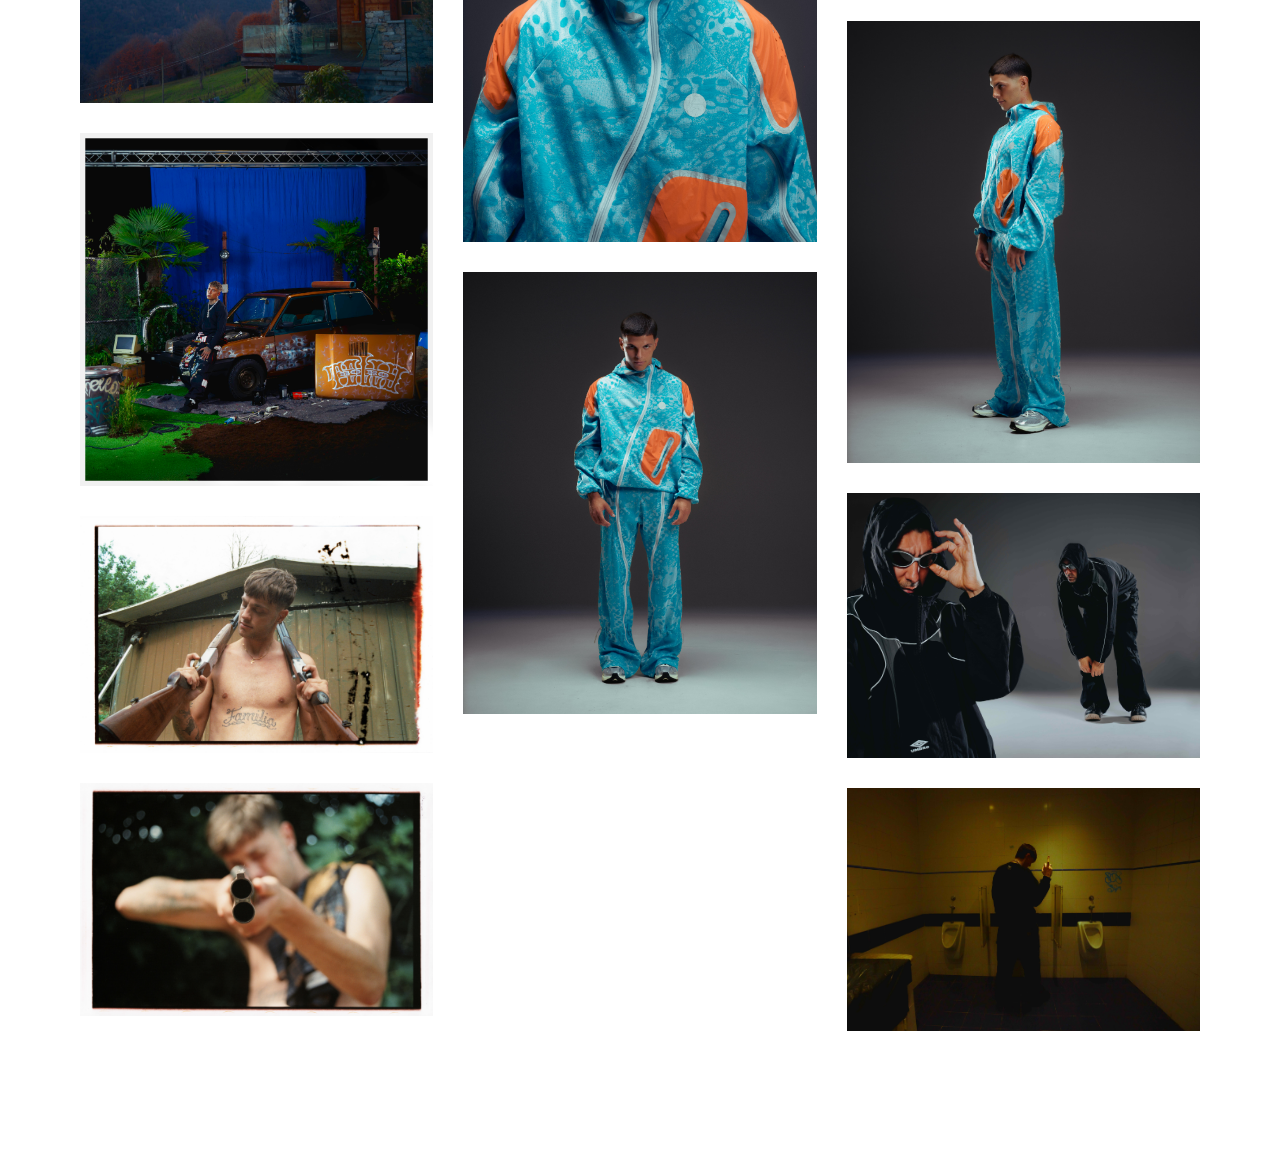
==== commit 3860752e: "Test photo visibility" ====
--- a/archive/photo.html
+++ b/archive/photo.html
@@ -37,7 +37,9 @@
 
    <div class="photo-grid">
     <p>TEST PHOTO ARCHIVE</p>
-<img src="../assets/archive/photo/photo01.jpg" class="archive-photo">
+<img src="../assets/archive/photo/photo01.jpg"
+     class="archive-photo"
+     style="display:block !important; width:500px !important; height:auto !important;">
 <img src="../assets/archive/photo/photo02.jpg" class="archive-photo">
 <img src="../assets/archive/photo/photo03.jpg" class="archive-photo">
 <img src="../assets/archive/photo/photo04.jpg" class="archive-photo">
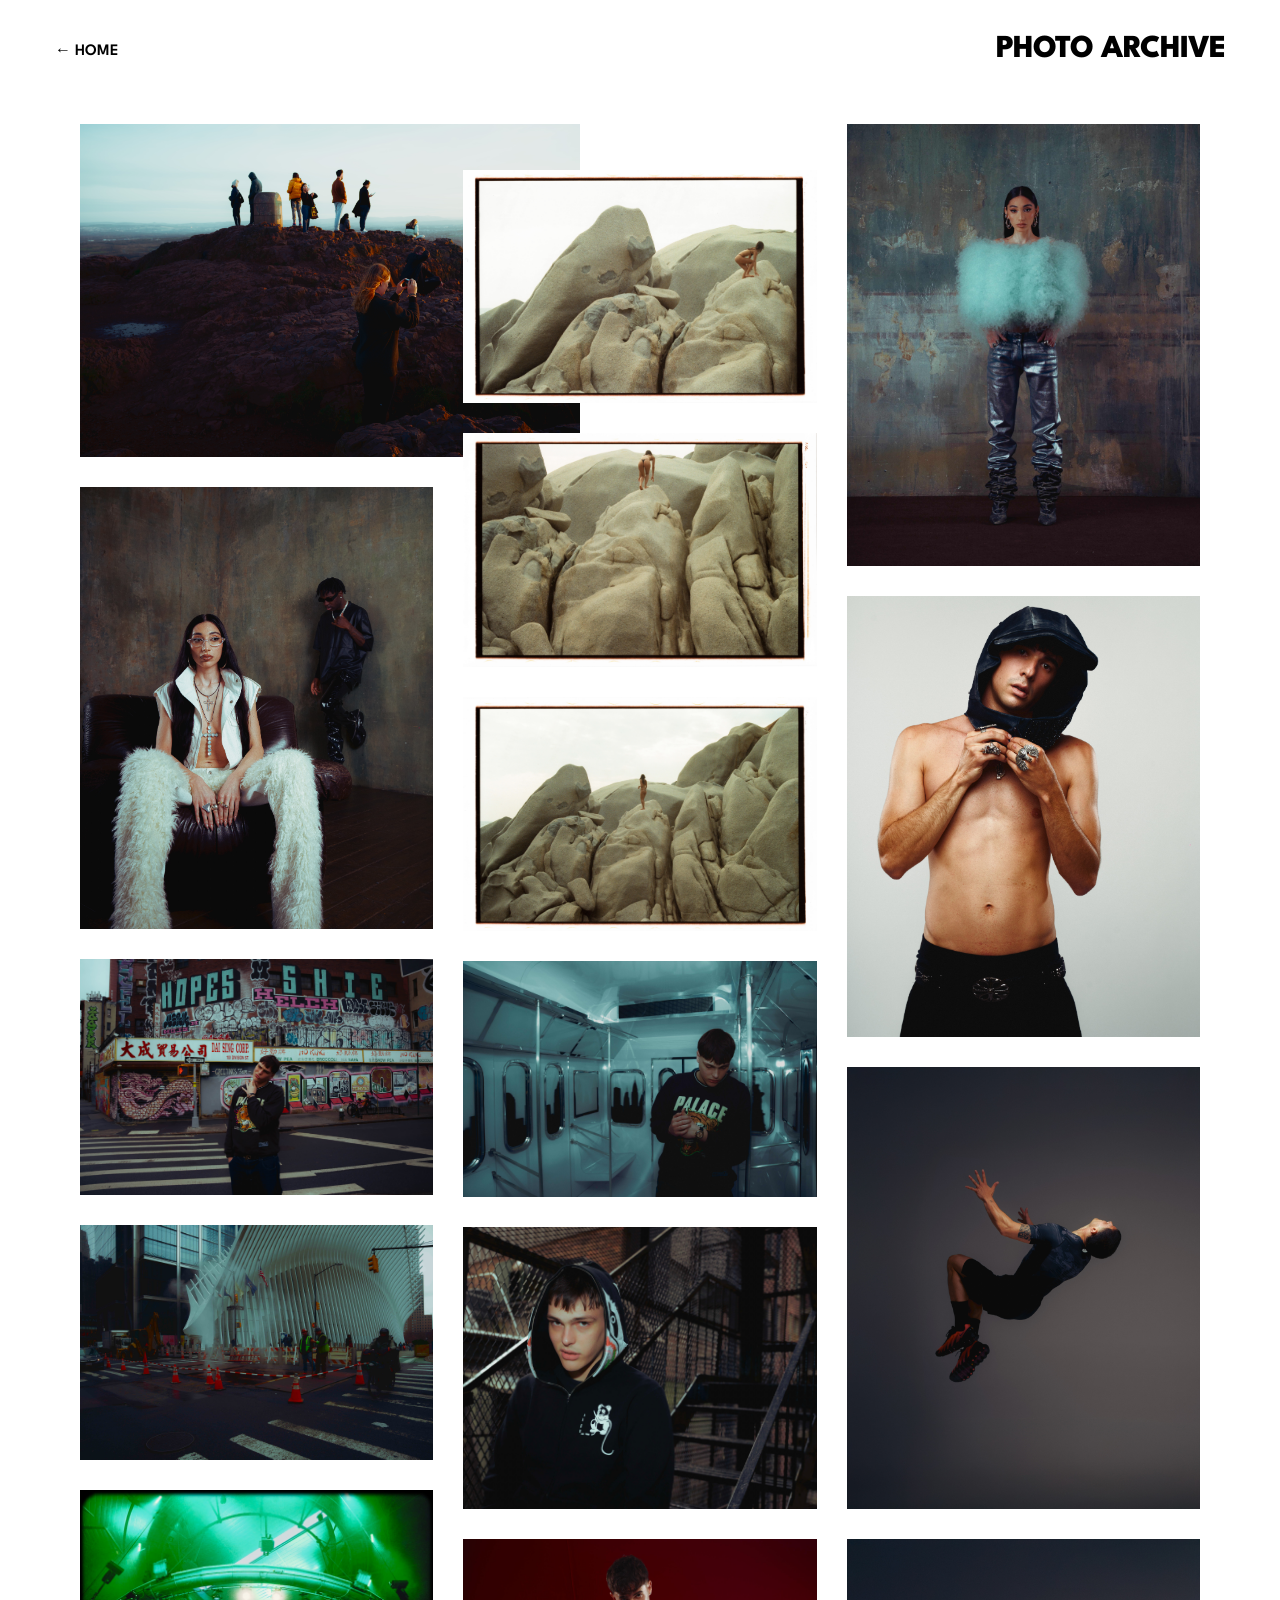
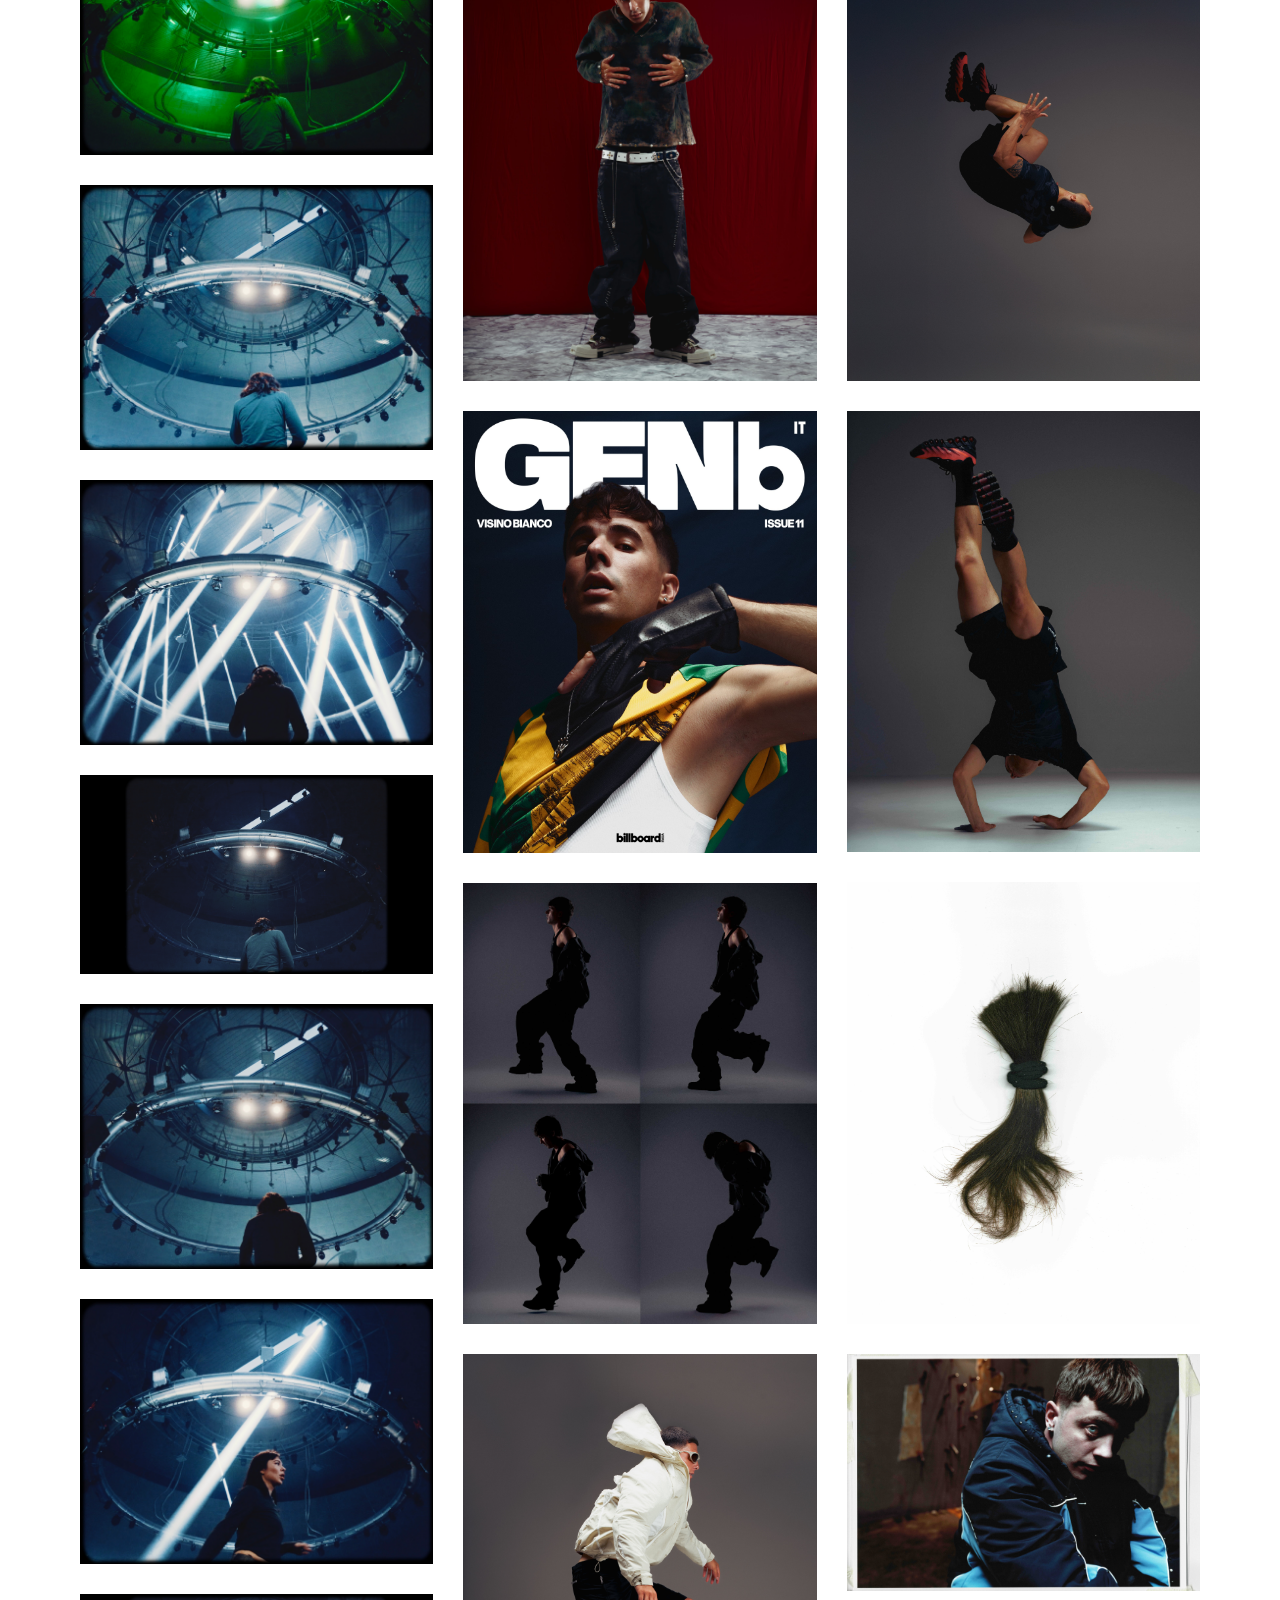
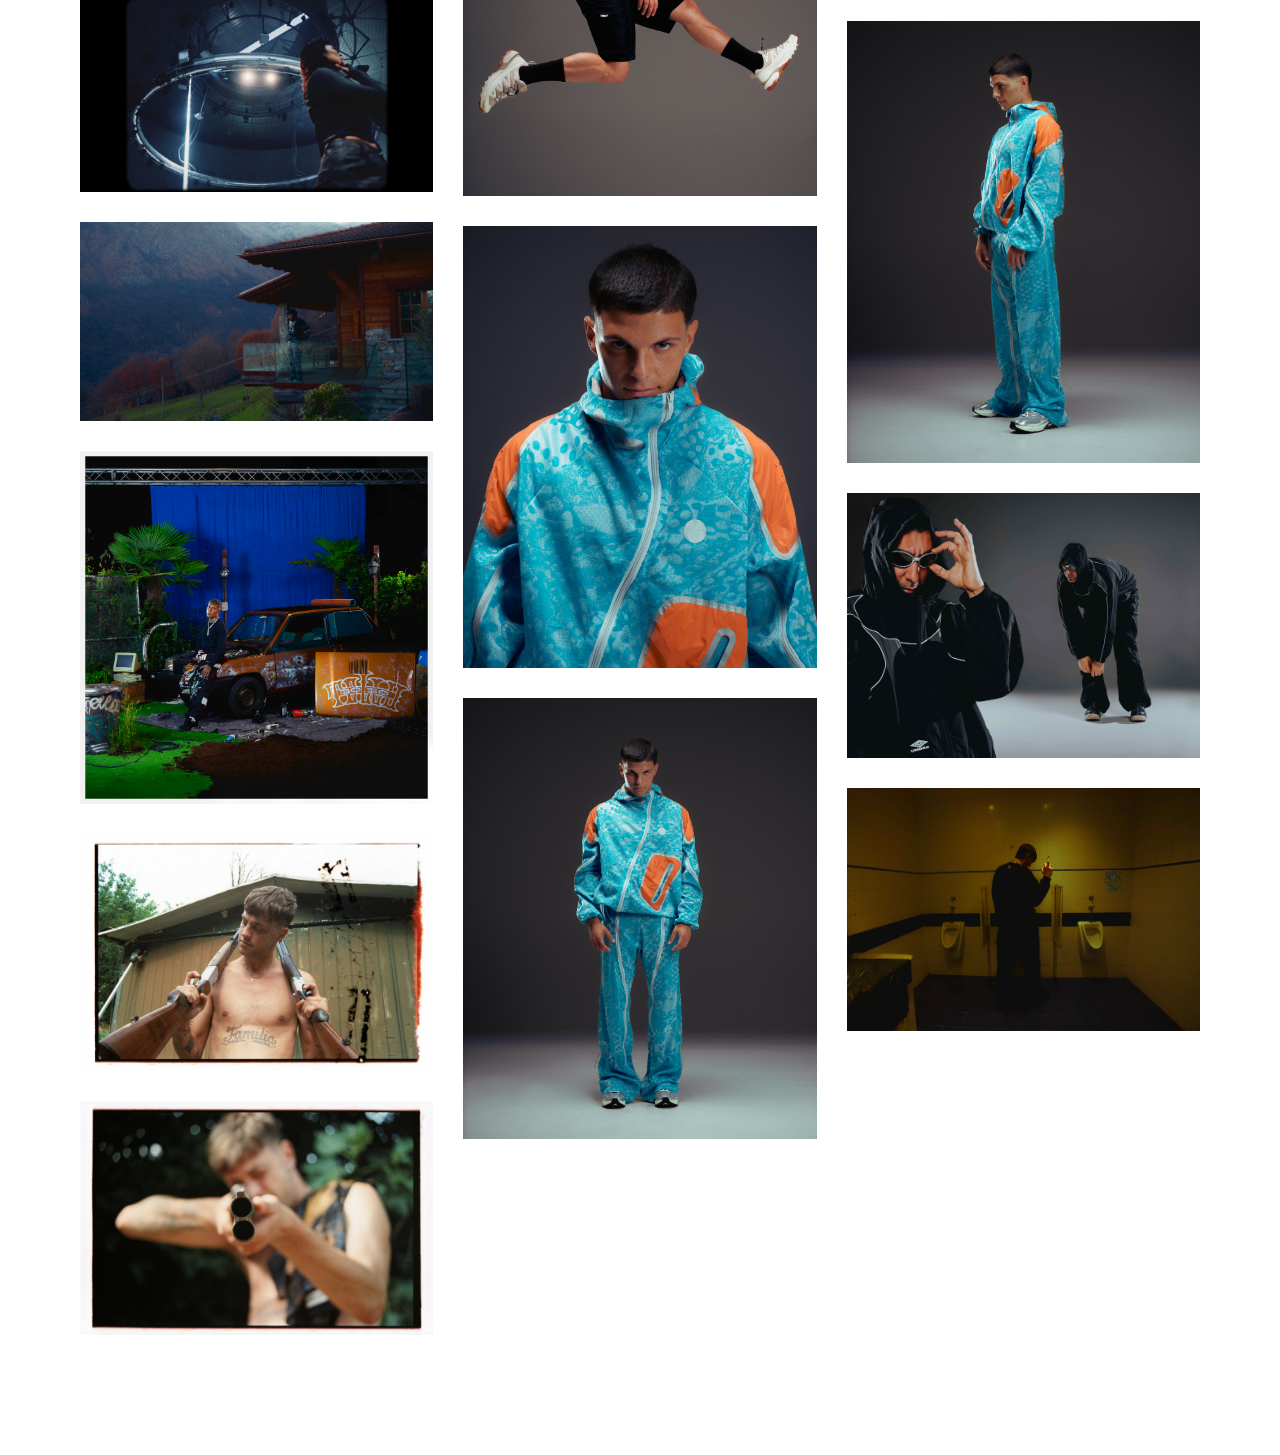
==== commit 5176cd45: "Remove photo archive test" ====
--- a/archive/photo.html
+++ b/archive/photo.html
@@ -36,7 +36,6 @@
 
 
    <div class="photo-grid">
-    <p>TEST PHOTO ARCHIVE</p>
 <img src="../assets/archive/photo/photo01.jpg"
      class="archive-photo"
      style="display:block !important; width:500px !important; height:auto !important;">
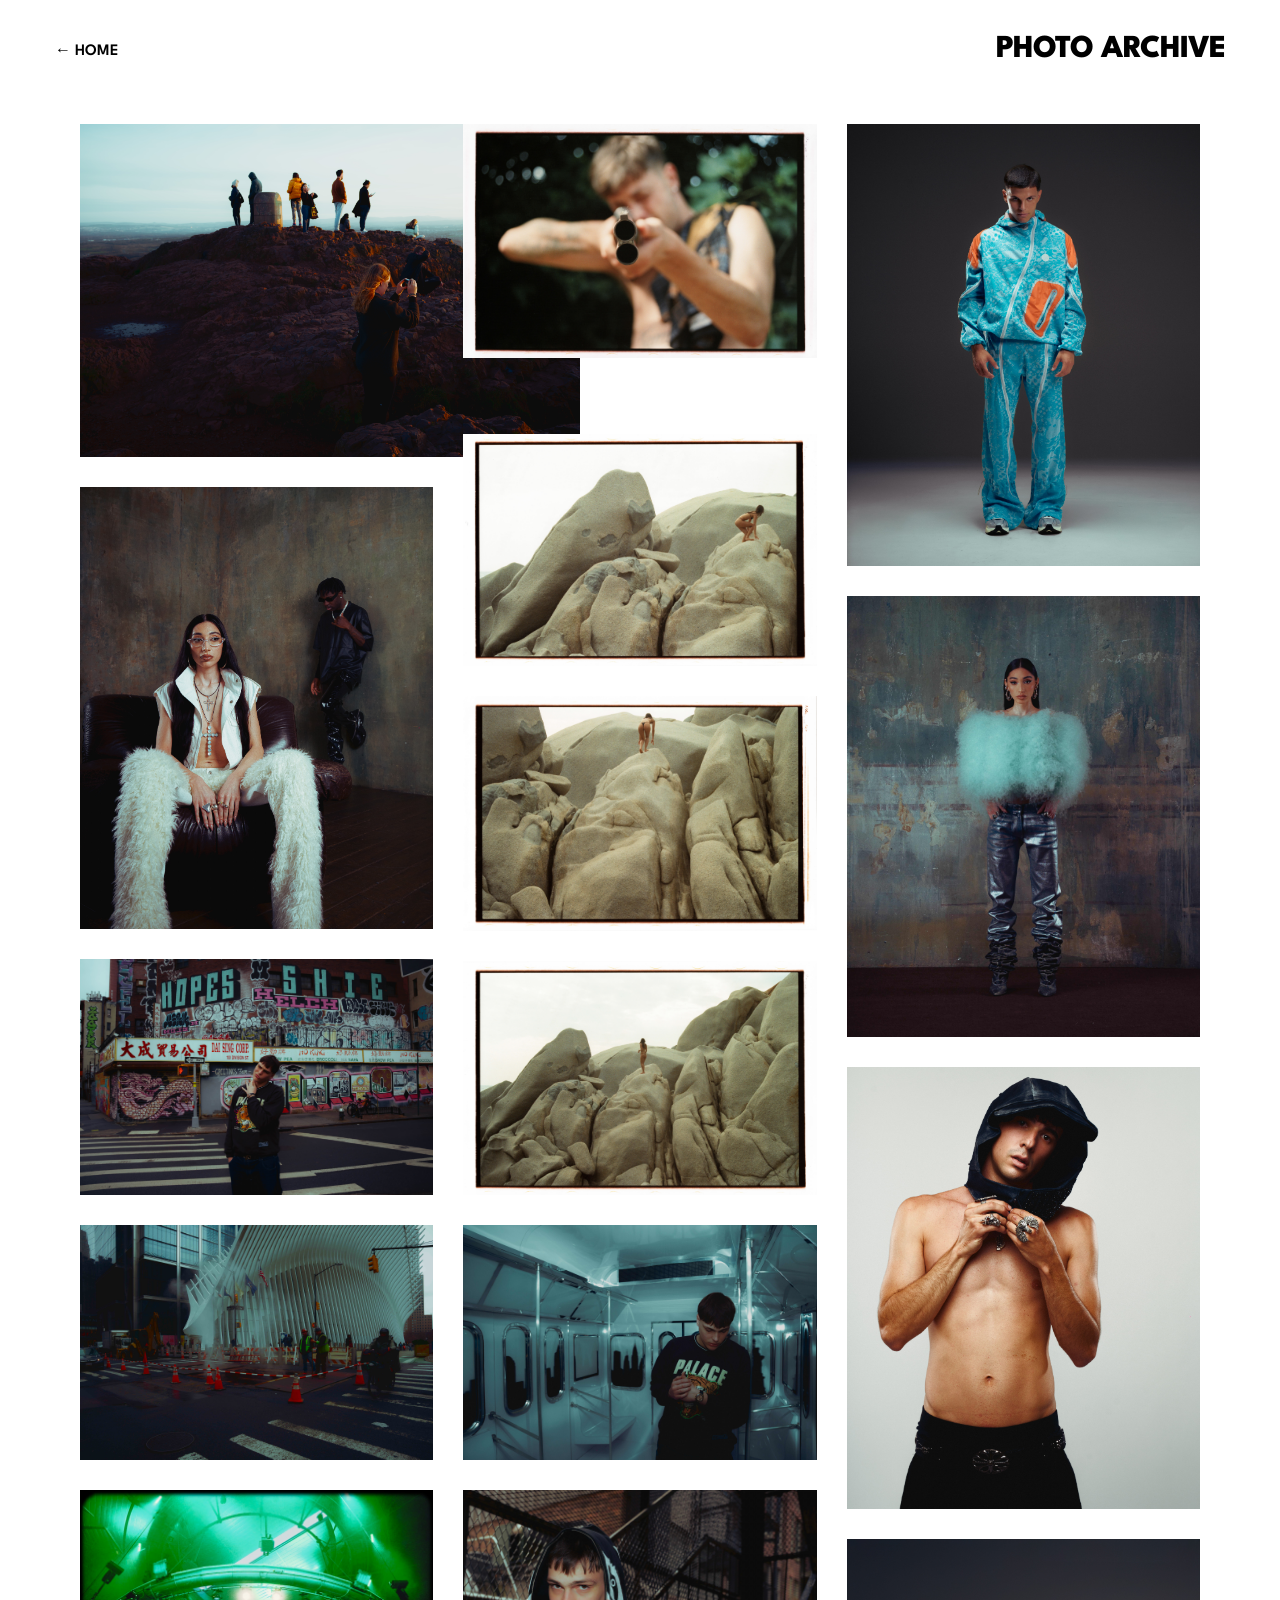
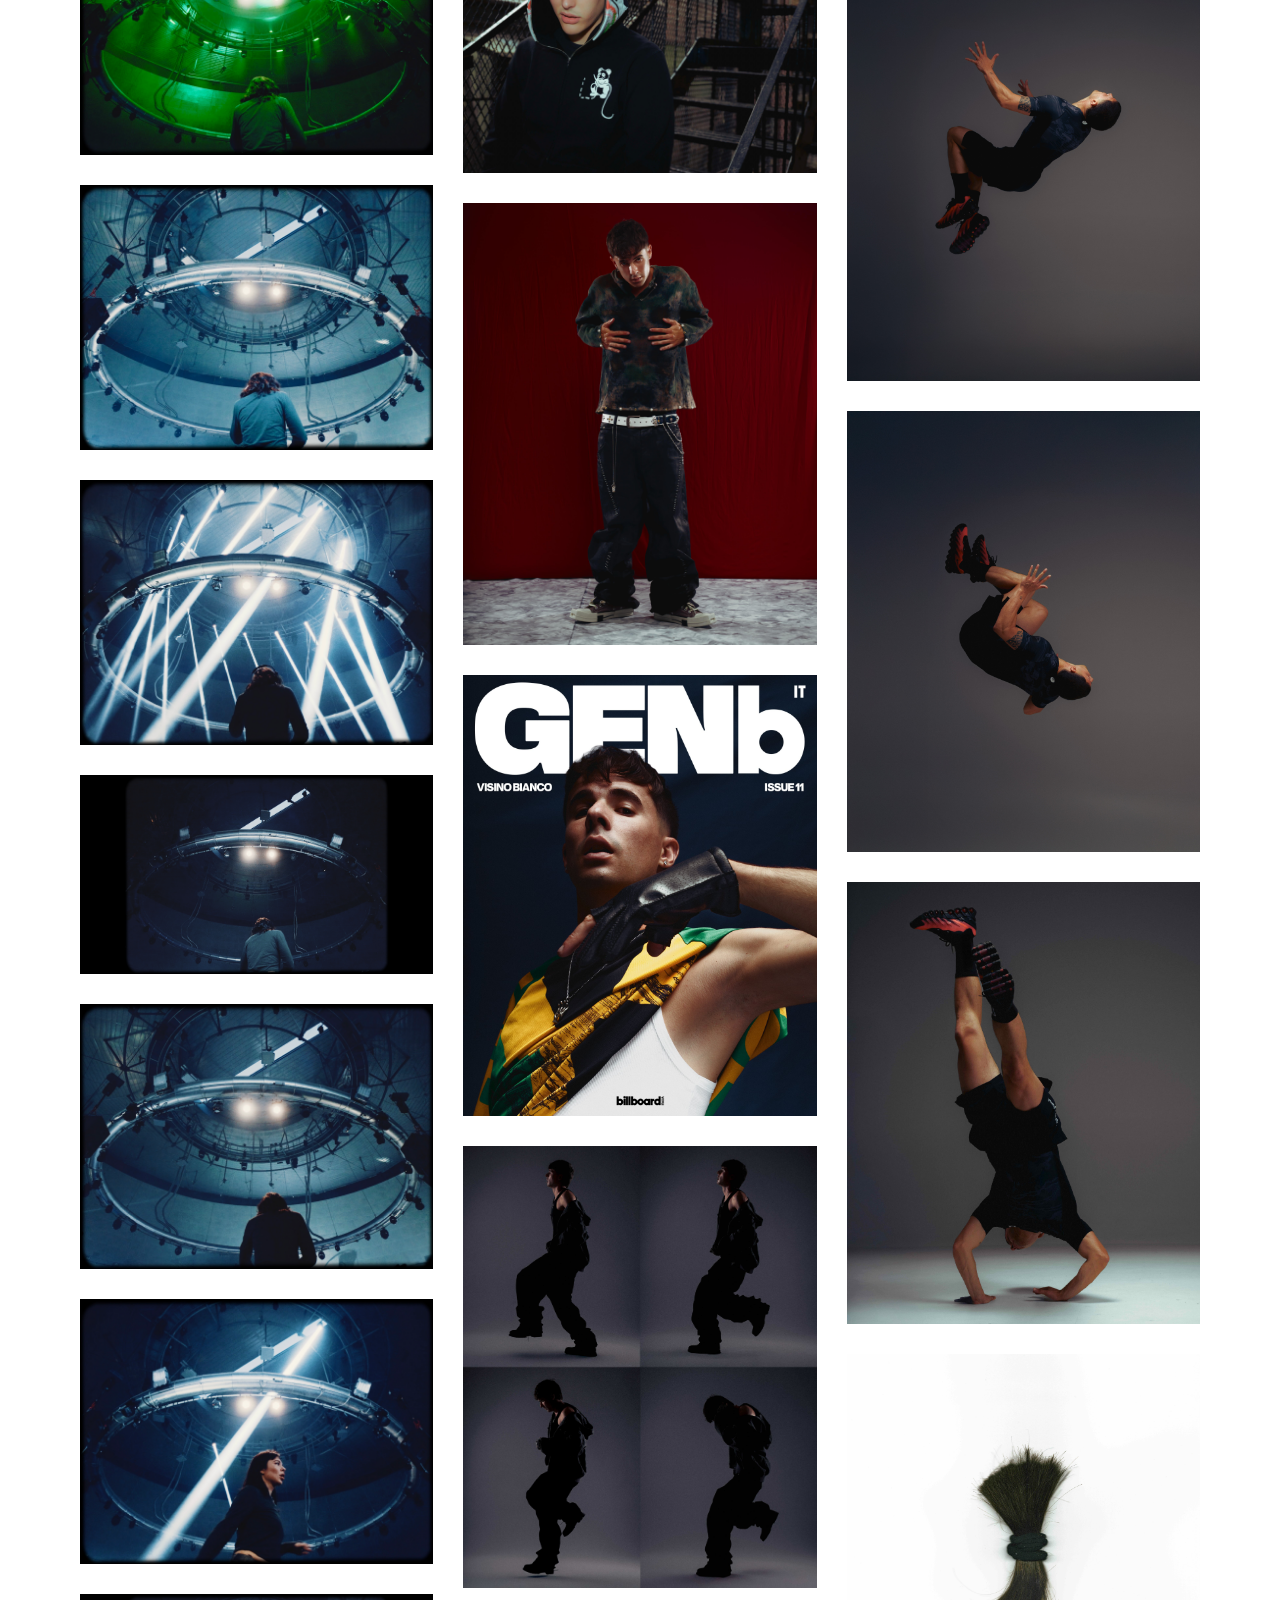
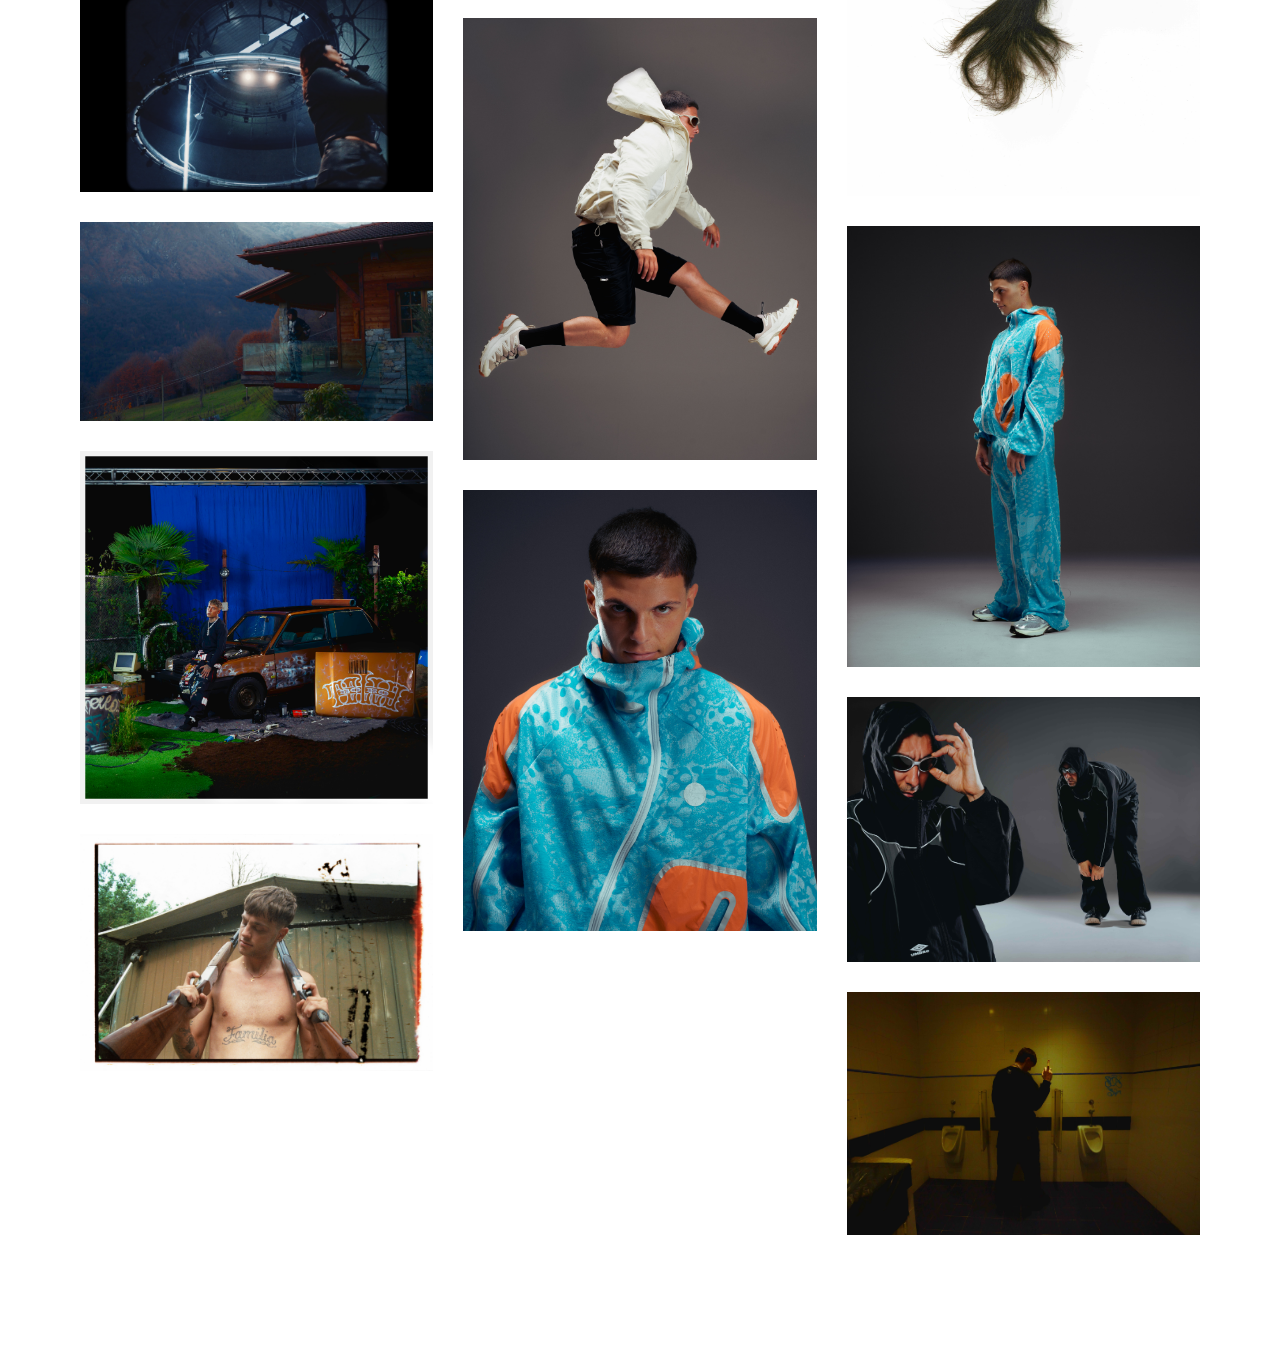
==== commit 8f05e870: "Fix Kid Yugi project" ====
--- a/archive/photo.html
+++ b/archive/photo.html
@@ -74,7 +74,6 @@
 <img src="../assets/archive/photo/photo31.jpg" class="archive-photo">
 <img src="../assets/archive/photo/photo32.jpg" class="archive-photo">
 <img src="../assets/archive/photo/photo33.jpg" class="archive-photo">
-<img src="../assets/archive/photo/photo34.jpg" class="archive-photo">
 <img src="../assets/archive/photo/photo35.jpg" class="archive-photo">
 <img src="../assets/archive/photo/photo36.jpg" class="archive-photo">
 <img src="../assets/archive/photo/photo37.jpg" class="archive-photo">
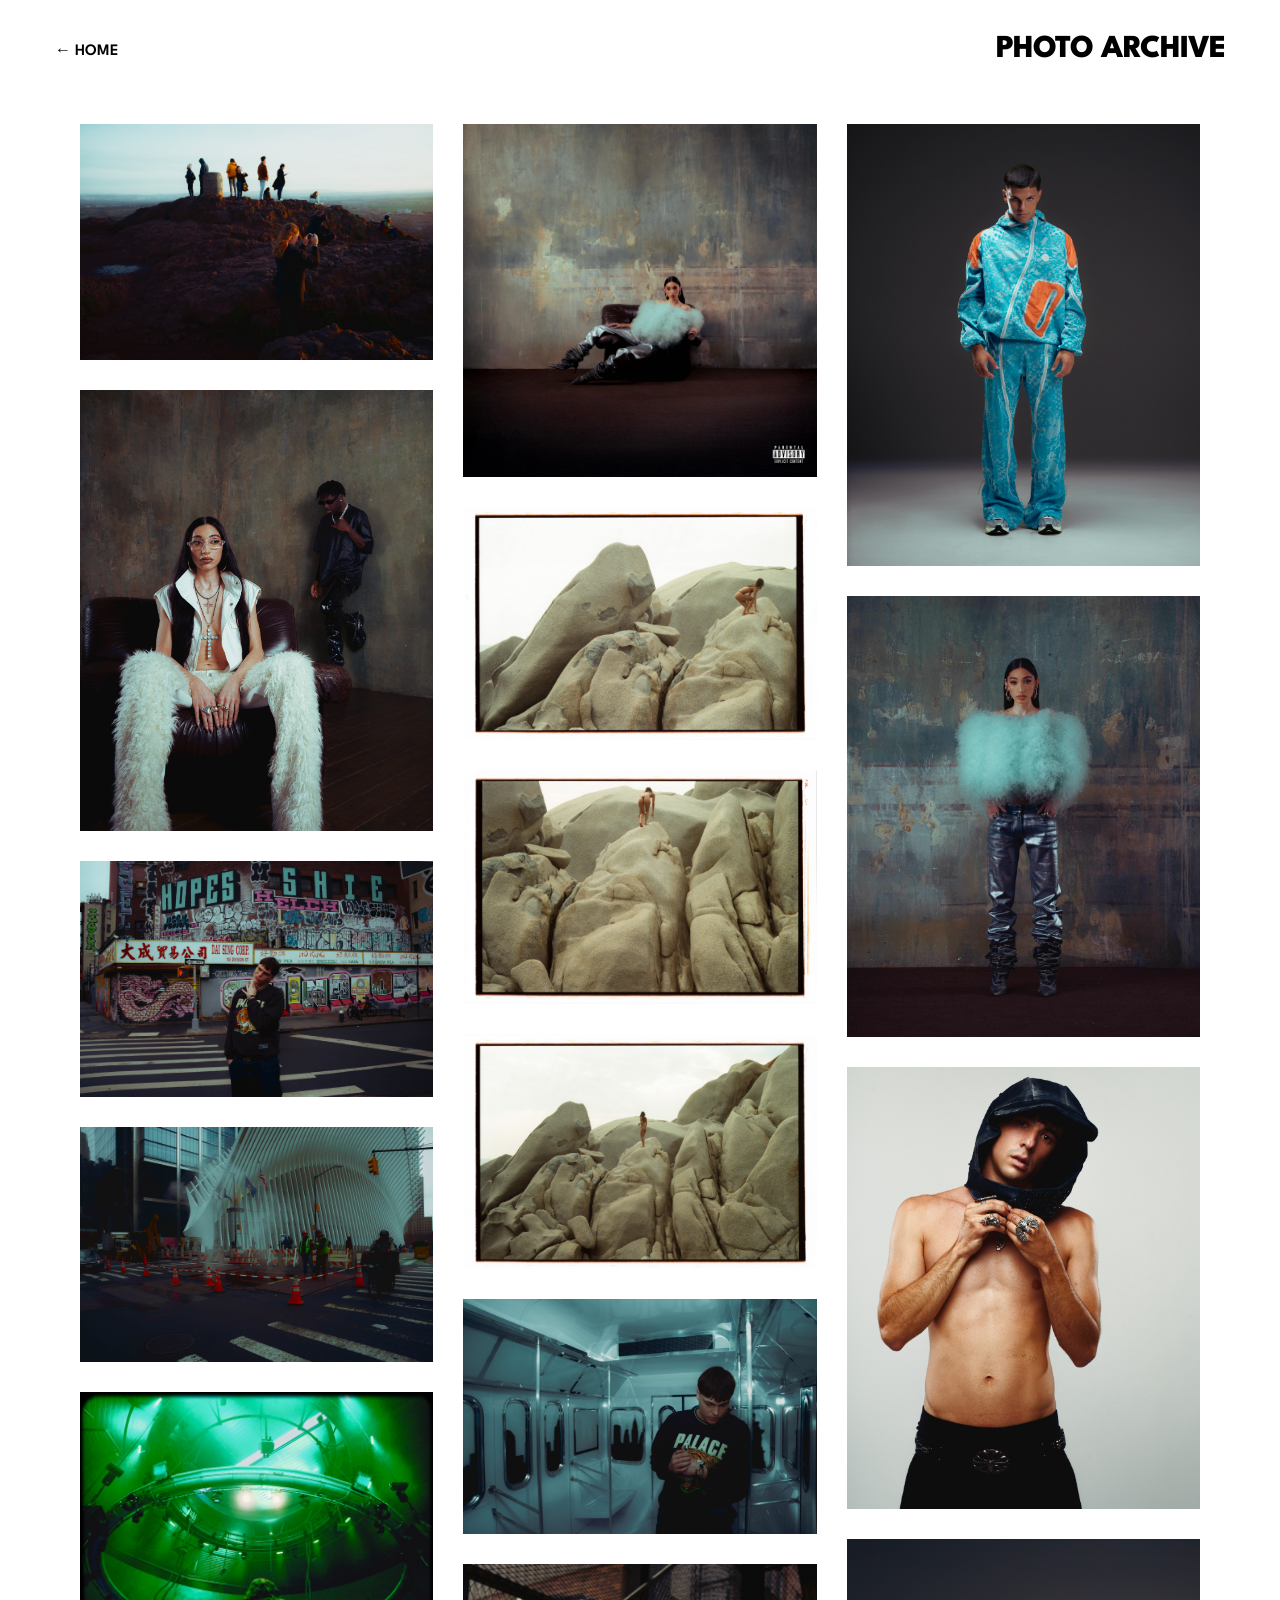
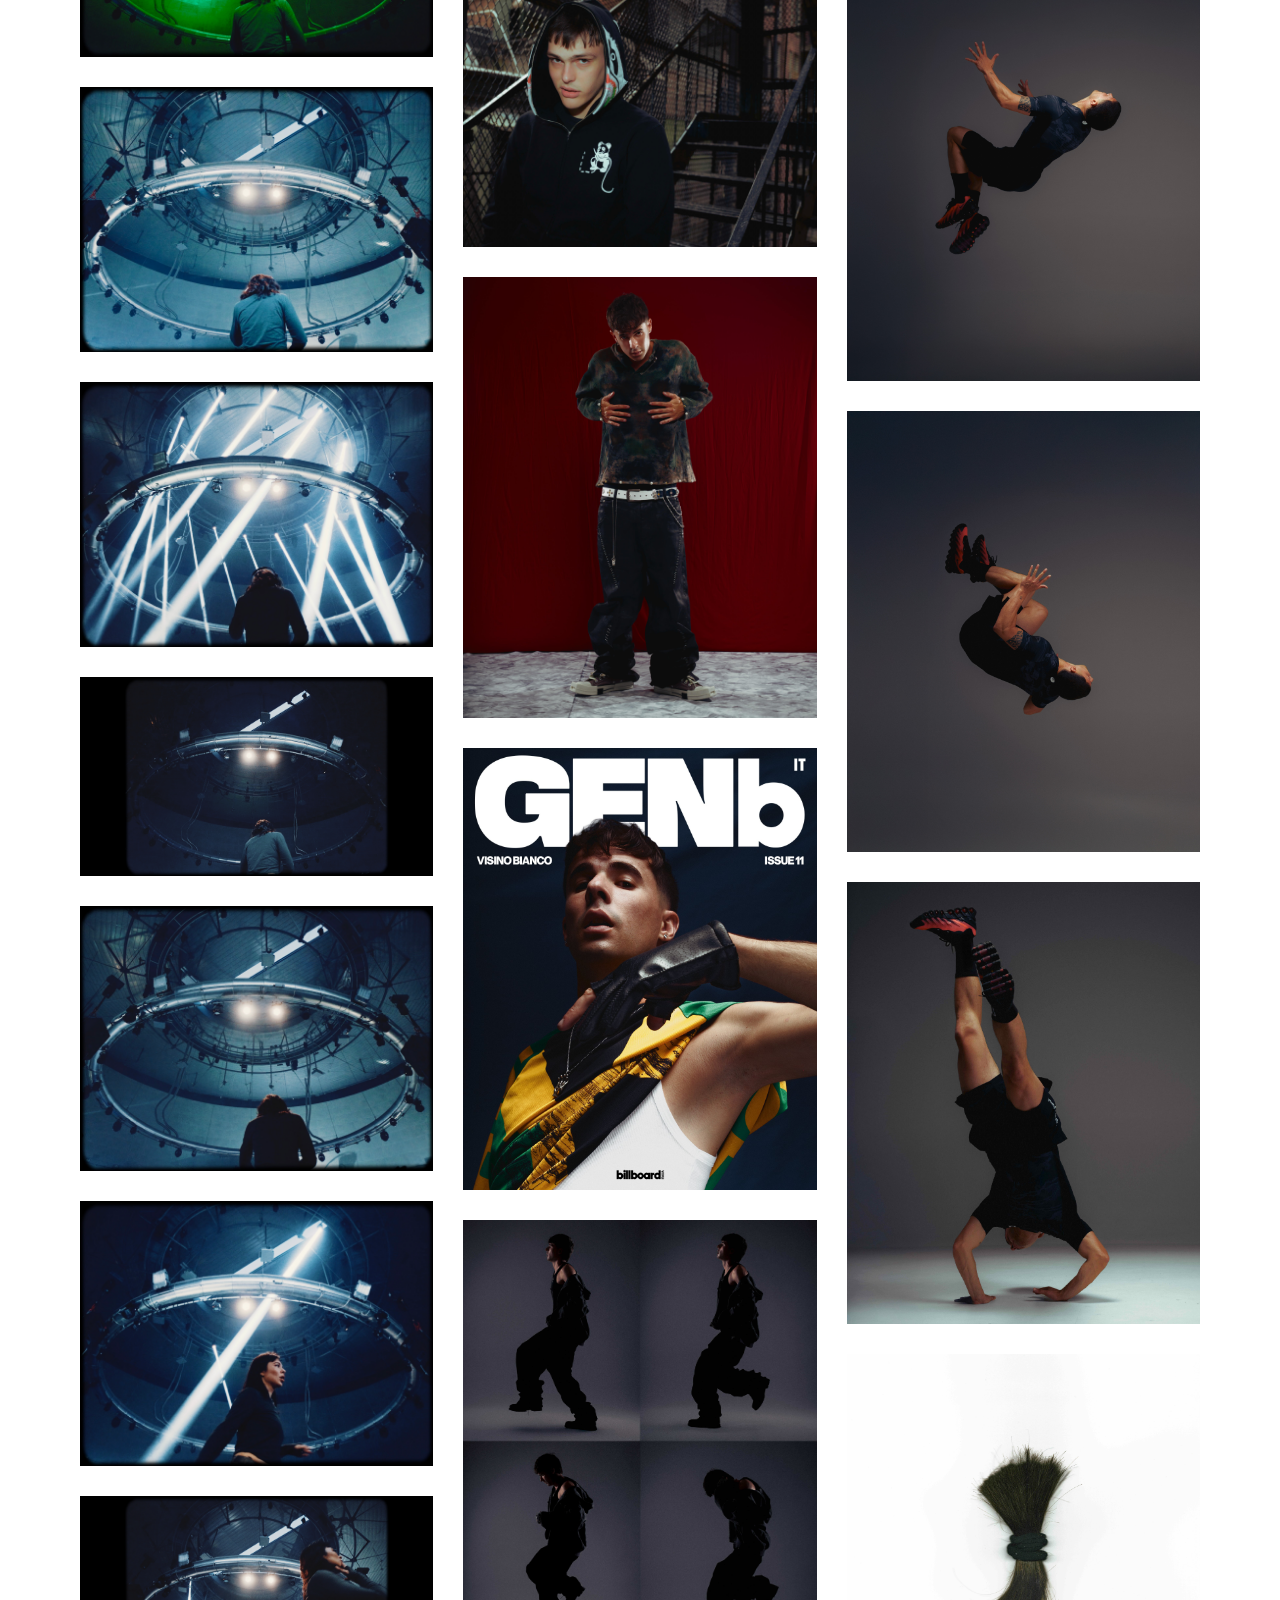
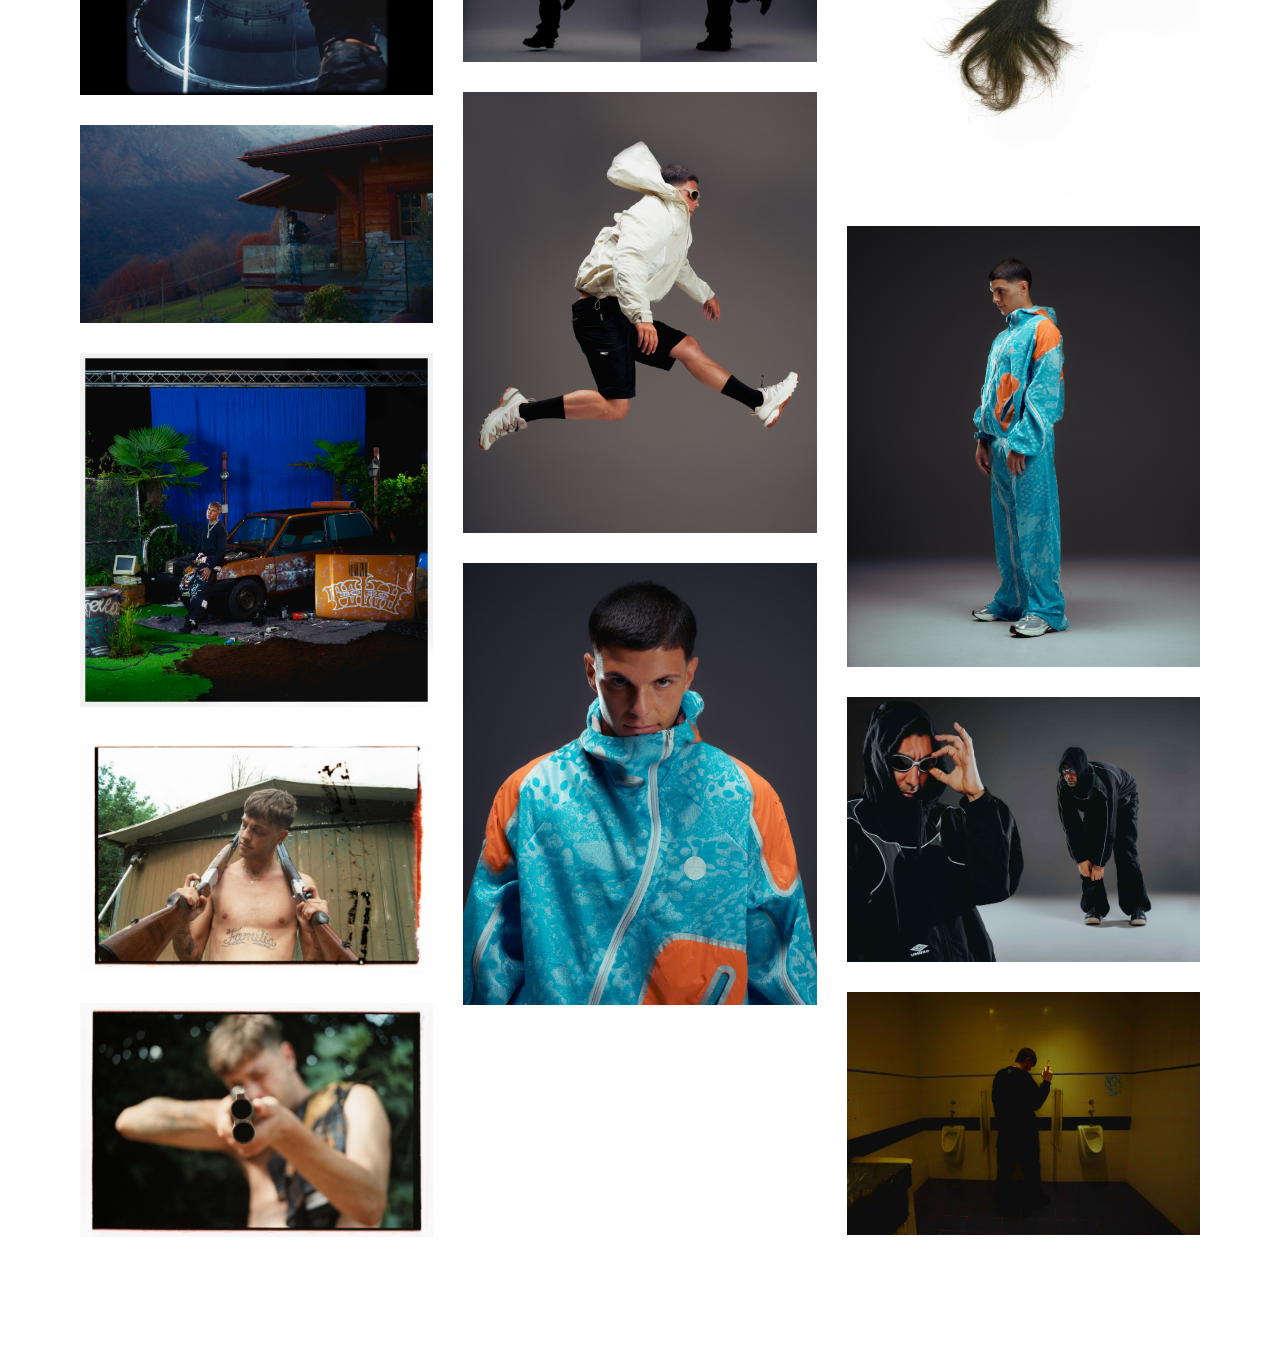
==== commit 20b64bd7: "Fix sticky archive header on mobile" ====
--- a/archive/photo.html
+++ b/archive/photo.html
@@ -13,7 +13,7 @@
 </head>
 
 
-<body class="project-page">
+<body class="project-page archive-page">
 
 
 <header class="project-header">
--- a/style.css
+++ b/style.css
@@ -616,32 +616,42 @@
 
 
 .photo-grid {
-
     columns: 3;
     column-gap: 30px;
-
-}
-
+}
 
 .photo-grid img {
-
-    width:100%;
-    margin-bottom:30px;
-    display:block;
-    break-inside:avoid;
-
-}
-.photo-grid img {
-
-    width:100%;
-    margin-bottom:30px;
-    display:block;
-    break-inside:avoid;
+    width: 100%;
+    max-width: 100%;
+    min-width: 0;
+    margin-bottom: 30px;
+    display: block;
+    break-inside: avoid;
     transition: transform 0.4s ease;
-
-}
-
-
+}
+
+.photo-grid img:hover {
+    transform: scale(1.02);
+}
+
+.archive-photo {
+    cursor: pointer;
+}
+
+@media (max-width: 768px) {
+
+    .photo-grid {
+        columns: 1;
+    }
+
+    .photo-grid img {
+        width: 100%;
+        max-width: 100%;
+        min-width: 0;
+        margin-bottom: 30px;
+    }
+
+}
 .photo-grid img:hover {
 
     transform:scale(1.02);
@@ -1244,14 +1254,18 @@
 
     /* ================= PHOTO LIGHTBOX ================= */
 
-    #lightbox img {
-        max-width: 92vw;
-        max-height: 82vh;
-    }
+  #lightbox img {
+    width: auto;
+    height: auto;
+    max-width: 90vw;
+    max-height: 85vh;
+    object-fit: contain;
+    display: block;
+}
 
     #lightbox button {
         font-size: 28px;
-    }
+}
 
     #close {
         top: 20px;
@@ -1730,4 +1744,811 @@
         font-size: 22px !important;
     }
 
+}
+#archiveBack {
+    position: absolute;
+    top: 30px;
+    left: 30px;
+
+    background: none;
+    border: none;
+
+    color: white;
+    font-family: inherit;
+    font-size: 16px;
+    font-weight: 500;
+
+    cursor: pointer;
+    z-index: 1001;
+}
+
+#archiveBack:hover {
+    opacity: 0.6;
+}
+/* =========================
+   LIGHTBOX - FOTO INTERA
+   ========================= */
+
+#lightbox {
+    position: fixed !important;
+    inset: 0 !important;
+
+    width: 100vw !important;
+    height: 100vh !important;
+
+    display: none;
+    align-items: center !important;
+    justify-content: center !important;
+
+    padding: 50px !important;
+    box-sizing: border-box !important;
+
+    overflow: auto !important;
+    z-index: 9999 !important;
+}
+
+#lightbox img#lightboxImage {
+    width: auto !important;
+    height: auto !important;
+
+    max-width: calc(100vw - 100px) !important;
+    max-height: calc(100vh - 100px) !important;
+
+    min-width: 0 !important;
+    min-height: 0 !important;
+
+    object-fit: contain !important;
+    object-position: center !important;
+
+    display: block !important;
+}
+/* =========================
+   VIDEO ARCHIVE LIGHTBOX
+   ========================= */
+
+#videoLightbox {
+    position: fixed !important;
+    inset: 0 !important;
+
+    width: 100vw !important;
+    height: 100vh !important;
+
+    display: none;
+    align-items: center !important;
+    justify-content: center !important;
+
+    padding: 40px !important;
+    box-sizing: border-box !important;
+
+    overflow: hidden !important;
+    z-index: 9999 !important;
+}
+
+#lightboxVideo {
+    width: auto !important;
+    height: auto !important;
+
+    max-width: 92vw !important;
+    max-height: 88vh !important;
+
+    object-fit: contain !important;
+    display: block !important;
+}
+
+#videoLightbox button {
+    position: absolute;
+    z-index: 10;
+    background: none;
+    border: none;
+    color: inherit;
+    cursor: pointer;
+}
+
+#archiveBack {
+    position: absolute !important;
+    top: 20px !important;
+    left: 20px !important;
+
+    font-family: inherit !important;
+    font-size: inherit !important;
+    font-weight: 700 !important;
+    line-height: inherit !important;
+
+    padding: 0 !important;
+    margin: 0 !important;
+
+    background: none !important;
+    border: none !important;
+
+    color: inherit !important;
+    cursor: pointer;
+}
+
+#closeVideo {
+    top: 20px;
+    right: 20px;
+    font-size: 28px;
+}
+
+#prevVideo {
+    left: 20px;
+    font-size: 28px;
+}
+
+#nextVideo {
+    right: 20px;
+    font-size: 28px;
+}
+#close,
+#closeVideo {
+    color: #000 !important;
+    -webkit-appearance: none;
+    appearance: none;
+}
+/* =========================================
+   PROJECT NAVIGATION — FINAL UNIFORMITY
+   ========================================= */
+
+.project-page .nav {
+    display: flex !important;
+    align-items: center !important;
+    justify-content: center !important;
+    gap: 45px !important;
+    margin-top: 35px !important;
+    width: 100% !important;
+}
+
+.project-page .nav button {
+    font-family: inherit !important;
+    font-size: 38px !important;
+    font-weight: 400 !important;
+    line-height: 1 !important;
+
+    color: #000 !important;
+    background: transparent !important;
+    border: none !important;
+
+    width: 45px !important;
+    height: 45px !important;
+
+    padding: 0 !important;
+    margin: 0 !important;
+}
+
+.project-page .nav #counter {
+    font-family: inherit !important;
+    font-size: 24px !important;
+    font-weight: 400 !important;
+    line-height: 1 !important;
+
+    color: #000 !important;
+
+    padding: 0 !important;
+    margin: 0 !important;
+
+    white-space: nowrap !important;
+}
+
+@media (max-width: 768px) {
+
+    .project-page .nav {
+        gap: 40px !important;
+        margin-top: 30px !important;
+    }
+
+    .project-page .nav button {
+        font-size: 32px !important;
+        width: 40px !important;
+        height: 40px !important;
+    }
+
+    .project-page .nav #counter {
+        font-size: 22px !important;
+    }
+
+}
+@media (max-width: 768px) {
+
+    .video-title {
+        display: block !important;
+        visibility: visible !important;
+        opacity: 1 !important;
+
+        font-size: 16px !important;
+        line-height: 1.2 !important;
+
+        margin-top: 10px !important;
+    }
+
+}
+/* =========================================
+   MOBILE HOMEPAGE — VERTICAL LAYOUT
+   ========================================= */
+
+@media (max-width: 768px) {
+
+    /* ARCHIVE — PHOTO E VIDEO UNO SOTTO L'ALTRO */
+
+    .archive-grid {
+        display: flex !important;
+        flex-direction: column !important;
+        gap: 45px !important;
+    }
+
+    .archive-item {
+        width: 100% !important;
+    }
+
+    .archive-image {
+        width: 100% !important;
+        height: auto !important;
+        aspect-ratio: 16 / 9 !important;
+    }
+
+    .archive-image img,
+    .archive-image video {
+        width: 100% !important;
+        height: 100% !important;
+        object-fit: cover !important;
+    }
+
+
+    /* PROJECTS — UN PROGETTO PER VOLTA */
+
+    .grid {
+        display: flex !important;
+        flex-direction: column !important;
+        gap: 45px !important;
+    }
+
+    .project {
+        width: 100% !important;
+    }
+
+    .cover {
+        width: 100% !important;
+        height: auto !important;
+        aspect-ratio: 16 / 9 !important;
+    }
+
+    .cover video {
+        width: 100% !important;
+        height: 100% !important;
+        object-fit: cover !important;
+    }
+
+
+    /* TITOLI */
+
+    .archive-item .title,
+    .title {
+        font-size: 15px !important;
+        margin-top: 10px !important;
+    }
+
+
+    /* SPAZIATURA ARCHIVE */
+
+    .archive {
+        padding-left: 20px !important;
+        padding-right: 20px !important;
+    }
+
+
+    /* SPAZIATURA PROJECTS */
+
+    .projects {
+        padding-left: 20px !important;
+        padding-right: 20px !important;
+    }
+
+}
+@media (max-width: 768px) {
+
+    /* ===============================
+       PROJECT PAGE — MOBILE VIEWER
+       =============================== */
+
+    .project-page .project-header {
+        padding: 18px 20px 22px !important;
+        position: relative !important;
+    }
+
+    .project-page .project-header h1 {
+        font-size: 21px !important;
+        line-height: 1 !important;
+        letter-spacing: -0.7px !important;
+        white-space: nowrap !important;
+    }
+
+    .project-page .project-header .home,
+    .project-page .project-header a {
+        font-size: 16px !important;
+        line-height: 1 !important;
+    }
+
+
+    /* VIDEO — ELEMENTO PRINCIPALE */
+
+    .project-page .viewer {
+        width: 100% !important;
+        margin: 0 !important;
+        padding: 0 3vw !important;
+    }
+
+    .project-page .viewer video,
+    .project-page #projectVideo {
+        display: block !important;
+        width: 94vw !important;
+        max-width: 94vw !important;
+        height: auto !important;
+        max-height: 72vh !important;
+        object-fit: contain !important;
+        margin: 0 auto !important;
+    }
+
+
+    /* NAVIGAZIONE */
+
+    .project-page .nav,
+    .project-page .navigation {
+        display: flex !important;
+        align-items: center !important;
+        justify-content: center !important;
+
+        gap: 42px !important;
+
+        width: 100% !important;
+        margin: 22px 0 0 !important;
+        padding: 0 !important;
+    }
+
+
+    /* FRECCE */
+
+    .project-page .nav button,
+    .project-page .navigation button {
+        width: auto !important;
+        height: auto !important;
+
+        padding: 0 !important;
+        margin: 0 !important;
+
+        font-size: 30px !important;
+        line-height: 1 !important;
+        font-weight: 400 !important;
+
+        color: #000 !important;
+        background: transparent !important;
+        border: none !important;
+    }
+
+
+    /* CONTATORE */
+
+    .project-page .nav #counter,
+    .project-page .navigation #counter {
+        font-size: 20px !important;
+        line-height: 1 !important;
+        font-weight: 400 !important;
+
+        color: #000 !important;
+
+        padding: 0 !important;
+        margin: 0 !important;
+    }
+
+}
+/* =========================================
+   PROJECT PAGES — MOBILE FINAL
+   ========================================= */
+
+@media (max-width: 768px) {
+
+    /* HEADER */
+
+    .project-page .project-header {
+        position: relative !important;
+        top: auto !important;
+
+        display: flex !important;
+        align-items: center !important;
+
+        padding: 22px 20px 25px !important;
+
+        background: #fff !important;
+    }
+
+
+    /* HOME */
+
+    .project-page .project-header .home {
+        font-size: 16px !important;
+        line-height: 1 !important;
+
+        white-space: nowrap !important;
+
+        margin: 0 !important;
+    }
+
+
+    /* TITOLO */
+
+    .project-page .project-header h1 {
+        font-size: 21px !important;
+        line-height: 1 !important;
+
+        letter-spacing: -0.7px !important;
+
+        white-space: nowrap !important;
+
+        margin: 0 !important;
+    }
+
+
+    /* =========================================
+       VIDEO — ELEMENTO PRINCIPALE
+       ========================================= */
+
+    .project-page .viewer {
+        width: 100% !important;
+
+        margin: 0 !important;
+        padding: 0 3vw !important;
+
+        display: flex !important;
+        flex-direction: column !important;
+        align-items: center !important;
+    }
+
+
+    .project-page #projectVideo {
+        display: block !important;
+
+        width: 94vw !important;
+        max-width: 94vw !important;
+
+        height: auto !important;
+        max-height: 72vh !important;
+
+        object-fit: contain !important;
+
+        margin: 0 auto !important;
+    }
+
+
+    /* =========================================
+       NAVIGAZIONE
+       ========================================= */
+
+    .project-page .navigation {
+        display: flex !important;
+
+        align-items: center !important;
+        justify-content: center !important;
+
+        gap: 42px !important;
+
+        width: 100% !important;
+
+        margin: 22px 0 0 !important;
+        padding: 0 !important;
+    }
+
+
+    /* FRECCE */
+
+    .project-page .navigation button {
+        width: auto !important;
+        height: auto !important;
+
+        padding: 0 !important;
+        margin: 0 !important;
+
+        font-family: inherit !important;
+
+        font-size: 30px !important;
+        font-weight: 400 !important;
+
+        line-height: 1 !important;
+
+        color: #000 !important;
+
+        background: transparent !important;
+        border: none !important;
+        outline: none !important;
+        box-shadow: none !important;
+    }
+
+
+    /* CONTATORE */
+
+    .project-page .navigation #counter {
+        font-family: inherit !important;
+
+        font-size: 20px !important;
+        font-weight: 400 !important;
+
+        line-height: 1 !important;
+
+        color: #000 !important;
+
+        margin: 0 !important;
+        padding: 0 !important;
+
+        white-space: nowrap !important;
+    }
+
+}
+/* =========================================
+   PROJECT VIEWER — MOBILE ONLY
+   ========================================= */
+
+@media (max-width: 768px) {
+
+    /* =========================================
+       PAGINA PROGETTO
+       ========================================= */
+
+    .project-viewer-page {
+        width: 100%;
+        min-height: 100dvh;
+
+        margin: 0;
+        padding: 0;
+
+        overflow: hidden;
+
+        background: #fff;
+    }
+
+
+    /* =========================================
+       HEADER
+       ========================================= */
+
+    .project-viewer-page .project-header {
+
+        position: absolute !important;
+
+        top: 0 !important;
+        left: 0 !important;
+
+        width: 100% !important;
+
+        display: flex !important;
+
+        align-items: flex-start !important;
+        justify-content: space-between !important;
+
+        box-sizing: border-box !important;
+
+        padding: 24px 20px !important;
+        margin: 0 !important;
+
+        background: transparent !important;
+
+        z-index: 10 !important;
+    }
+
+
+    /* HOME */
+
+    .project-viewer-page .project-header .home {
+
+        flex-shrink: 0 !important;
+
+        font-size: 16px !important;
+        font-weight: 700 !important;
+
+        line-height: 1.1 !important;
+
+        color: #000 !important;
+
+        text-decoration: none !important;
+
+        margin: 0 !important;
+        padding: 0 !important;
+    }
+
+
+    /* =========================================
+       TITOLO
+       ========================================= */
+
+    .project-viewer-page .project-header h1 {
+
+        max-width: 65vw !important;
+
+        margin: 0 !important;
+        padding: 0 !important;
+
+        font-size: 20px !important;
+        font-weight: 700 !important;
+
+        line-height: 1 !important;
+        letter-spacing: -0.5px !important;
+
+        text-align: right !important;
+
+        white-space: nowrap !important;
+
+        color: #000 !important;
+    }
+
+
+    /* =========================================
+       VIEWER
+       ========================================= */
+
+    .project-viewer-page .viewer {
+
+        width: 100% !important;
+
+        height: 100dvh !important;
+        min-height: 100dvh !important;
+
+        box-sizing: border-box !important;
+
+        margin: 0 !important;
+
+        padding: 95px 0 65px !important;
+
+        display: flex !important;
+
+        flex-direction: column !important;
+
+        align-items: center !important;
+        justify-content: center !important;
+    }
+
+
+    /* =========================================
+       VIDEO — FOCUS PRINCIPALE
+       ========================================= */
+
+    .project-viewer-page #projectVideo {
+
+        display: block !important;
+
+        width: 92vw !important;
+        max-width: 92vw !important;
+
+        height: auto !important;
+
+        max-height: 68dvh !important;
+
+        margin: 0 auto !important;
+
+        object-fit: contain !important;
+
+        flex-shrink: 0 !important;
+
+        opacity: 1 !important;
+    }
+
+
+    /* =========================================
+       NAVIGAZIONE — KID YUGI
+       ========================================= */
+
+    .project-viewer-page .navigation {
+
+        display: flex !important;
+
+        align-items: center !important;
+        justify-content: center !important;
+
+        gap: 42px !important;
+
+        width: 100% !important;
+
+        margin: 25px 0 0 !important;
+        padding: 0 !important;
+
+        flex-shrink: 0 !important;
+    }
+
+
+    /* =========================================
+       NAVIGAZIONE — FANTASMA / GHETTOMOOD / RAS
+       ========================================= */
+
+    .project-viewer-page .nav {
+
+        display: flex !important;
+
+        align-items: center !important;
+        justify-content: center !important;
+
+        gap: 42px !important;
+
+        width: 100% !important;
+
+        margin: 25px 0 0 !important;
+        padding: 0 !important;
+
+        flex-shrink: 0 !important;
+    }
+
+
+    /* =========================================
+       FRECCE — IDENTICHE PER TUTTI
+       ========================================= */
+
+    .project-viewer-page .navigation button,
+    .project-viewer-page .nav button {
+
+        width: 40px !important;
+        height: 40px !important;
+
+        display: flex !important;
+
+        align-items: center !important;
+        justify-content: center !important;
+
+        padding: 0 !important;
+        margin: 0 !important;
+
+        font-family: inherit !important;
+
+        font-size: 32px !important;
+        font-weight: 400 !important;
+
+        line-height: 1 !important;
+
+        color: #000 !important;
+
+        background: transparent !important;
+
+        border: none !important;
+        outline: none !important;
+        box-shadow: none !important;
+
+        -webkit-appearance: none !important;
+        appearance: none !important;
+    }
+
+
+    /* =========================================
+       CONTATORE — IDENTICO PER TUTTI
+       ========================================= */
+
+    .project-viewer-page .navigation #counter,
+    .project-viewer-page .nav #counter,
+    .project-viewer-page .nav span {
+
+        font-family: inherit !important;
+
+        font-size: 22px !important;
+        font-weight: 400 !important;
+
+        line-height: 1 !important;
+
+        color: #000 !important;
+
+        margin: 0 !important;
+        padding: 0 !important;
+
+        white-space: nowrap !important;
+    }
+
+}
+/* =========================================
+   ARCHIVE HEADER — MOBILE
+   ========================================= */
+
+@media (max-width: 768px) {
+
+    .archive-page .project-header {
+        position: sticky !important;
+        top: 0 !important;
+        z-index: 1000 !important;
+
+        background: #fff !important;
+
+        width: 100% !important;
+        box-sizing: border-box !important;
+    }
+
 }
